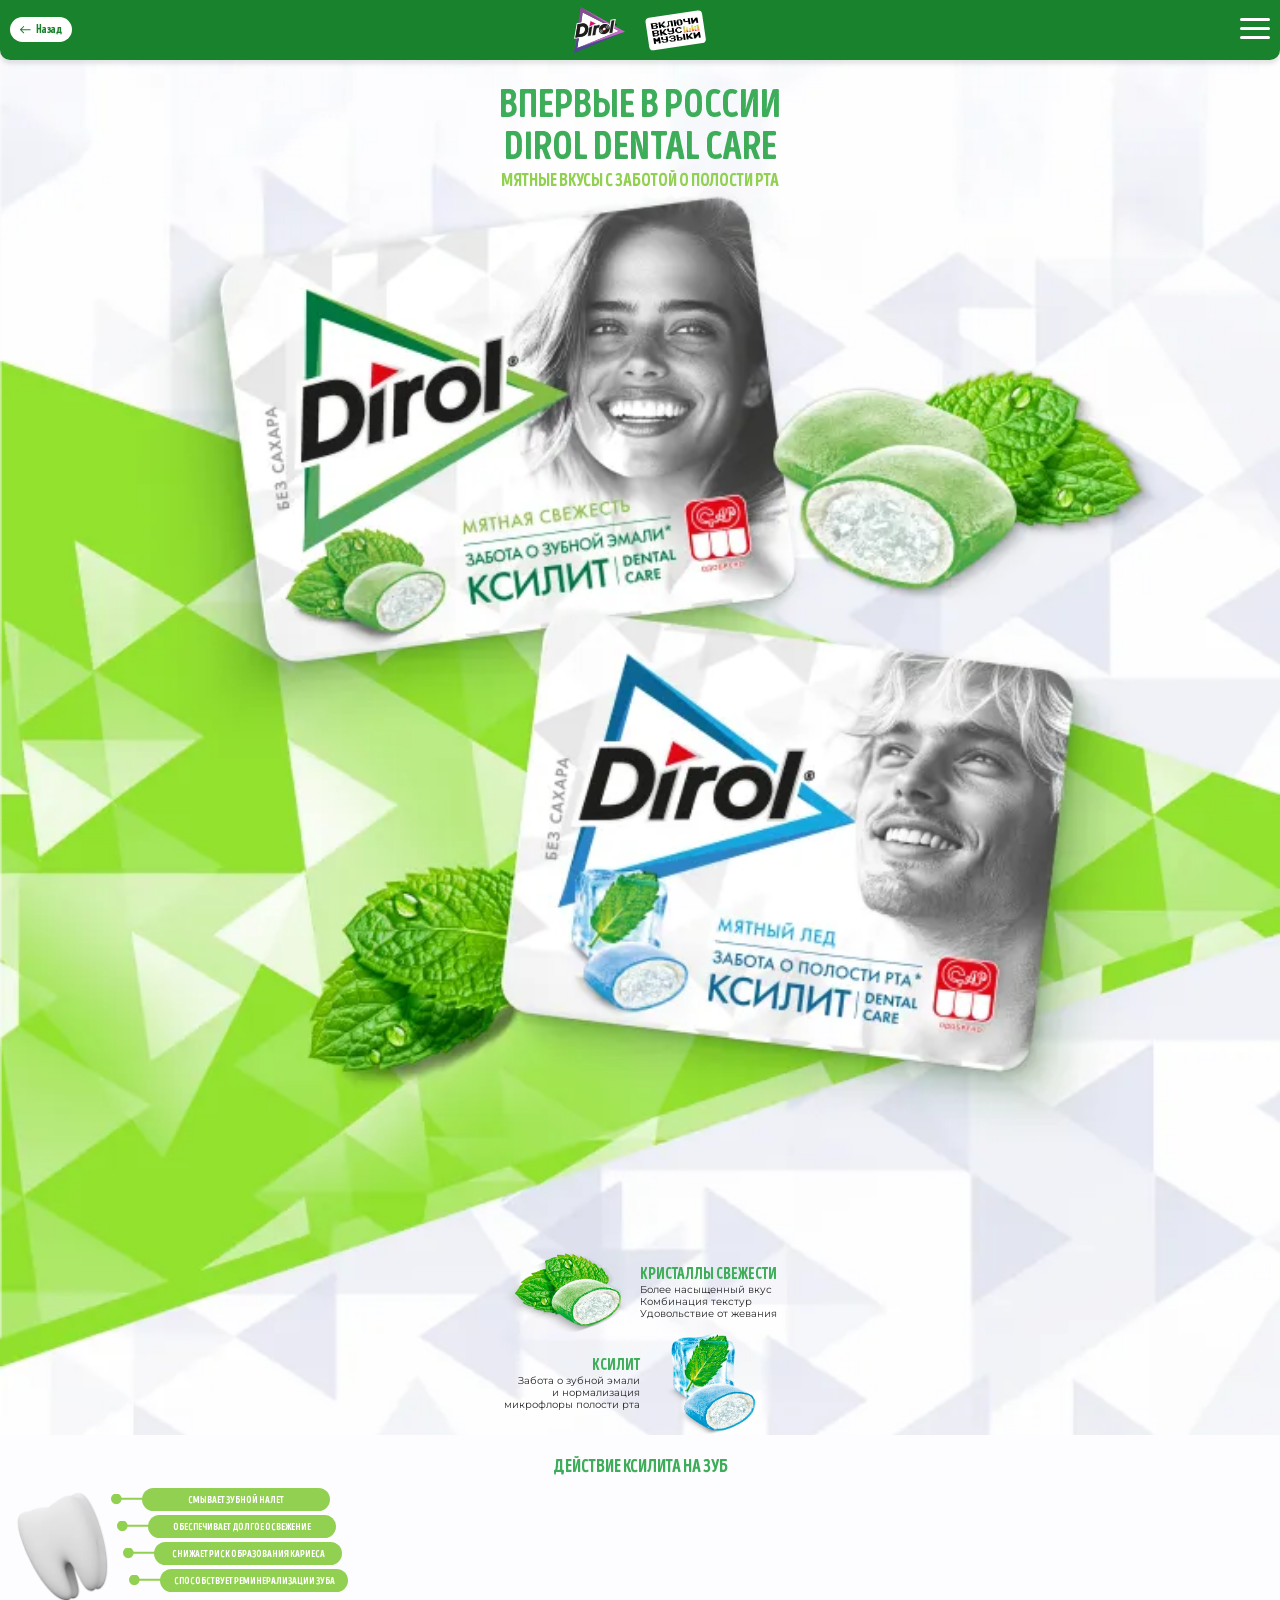
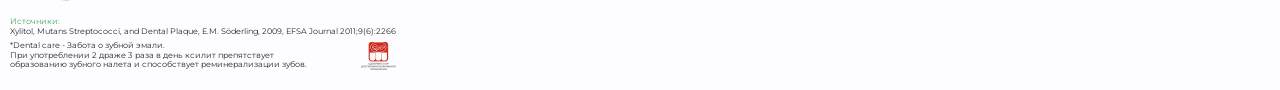
==== about/index.html @ 5508932b "add about page" ====
<!doctype html>
<html lang="ru">
  <head>
    <meta charset="utf-8" />
    <link rel="icon" type="image/x-icon" href="./../assets/img/favicon.ico" />
    <meta name="theme-color" content="#3ead5a" />
    <meta name="description" content="Dirol dental care мятные вкусы с заботой о полости рта" />
    <meta http-equiv="X-UA-Compatible" content="IE=edge" />
    <meta name="viewport" content="width=device-width, initial-scale=1.0" />
    <link rel="stylesheet" href="./../assets/css/styles.min.css" />
    <title>Об акции</title>
  </head>
  <body class="body">
    <!--PRELOADER-->
    <div class="preloader"></div>

    <!--HEADER-->
    <header class="header" data-header>
      <a href="./../" class="go-back"><span>Назад</span></a>
      <a href="./../" class="logo"><img src="./../assets/img/svg/logo.svg" alt="Dirol logo" /></a>
      <a href="./../" class="logo"><img src="./../assets/img/svg/logo-music.svg" alt="Dirol logo" /></a>
    </header>

    <!--NAVIGATION-->
    <nav class="navigation">
      <ul class="menu">
        <li><a href="./../create-treck" class="menu__link">Сделать трек из фото</a></li>
        <li><a href="#" class="menu__link">Загрузить чек</a></li>
        <li><a href="./../lk" class="menu__link">Личный кабинет</a></li>
        <li><a href="./../about" class="menu__link">Об акции</a></li>
        <li><a href="./../prizes" class="menu__link">Призы</a></li>
        <li><a href="./../winners" class="menu__link">Победители</a></li>
        <li><a href="./../help" class="menu__link">Помощь</a></li>
      </ul>
    </nav>

    <!--BURGER BUTTON-->
    <button class="burger">
      <span>Меню бургер</span>
    </button>

    <!--MAIN-->
    <main class="main">
      <section class="section section--about">
        <div class="container">
          <h1 class="about-titles">
            <span class="title title--40">ВПЕРВЫЕ В&nbsp;РОССИИ<br />DIROL DENTAL CARE</span>
            <span class="title title--18">МЯТНЫЕ ВКУСЫ С ЗАБОТОЙ О ПОЛОСТИ РТА</span>
          </h1>

          <div class="about">
            <ul>
              <li>
                <div class="about__image">
                  <img src="./../assets/img/about/green.webp" alt="Dirol кристаллы свежести" />
                </div>
                <div class="about__text">
                  <strong>кристаллы свежести</strong>
                  <span>Более насыщенный вкус <br />Комбинация текстур <br />Удовольствие от жевания</span>
                </div>
              </li>
              <li>
                <div class="about__image">
                  <img src="./../assets/img/about/blue.webp" alt="Dirol ксилит" />
                </div>
                <div class="about__text">
                  <strong>КСИЛИТ</strong>
                  <span> Забота о зубной эмали <br />и нормализация <br />микрофлоры полости рта</span>
                </div>
              </li>
            </ul>
          </div>

          <div class="tooth">
            <h2 class="title title--18">Действие ксилита на зуб</h2>
            <img src="./../assets/img/about/tooth.webp" alt="tooth" class="tooth__image" />
            <ul class="tooth__text">
              <li>Смывает зубной налет</li>
              <li>Обеспечивает долгое освежение</li>
              <li>Снижает риск образования кариеса</li>
              <li>Способствует реминерализации зуба</li>
            </ul>
          </div>

          <div class="about-footer">
            <p>
              <span class="green">Источники:</span> <br />Xylitol, Mutans Streptococci, and Dental Plaque, E.M. Söderling, 2009, EFSA Journal
              2011;9(6):2266
            </p>
            <p>
              *Dental care - Забота о&nbsp;зубной эмали. <br />
              При употреблении 2&nbsp;драже 3&nbsp;раза в&nbsp;день ксилит препятствует <br />
              образованию зубного налета и&nbsp;способствует реминерализации&nbsp;зубов.
            </p>
          </div>
        </div>
      </section>
    </main>

    <script src="./../assets/js/scripts.js" type="module"></script>
  </body>
</html>
---- assets/css/styles.min.css ----
:root{--font: 'intro-head-h-base-regular', sans-serif;--montserrat: 'montserrat-regular', sans-serif;--supermolot: 'supermolot', sans-serif;--white: #ffffff;--black: #282828;--grey: #898989;--red: #95282a;--invalid: #ff0000;--green-dark: #19822c;--green: #3ead5a;--green-light: #92d051;--violet: #cc63ce;--violet-dark: #633187;--green-gradient: linear-gradient(90deg, #00742f, #6bb323)}.preloader{display:-webkit-box;display:-ms-flexbox;display:flex;position:fixed;left:0px;top:0px;width:100%;height:100%;min-height:100dvh;-ms-flex-wrap:wrap;flex-wrap:wrap;-webkit-box-pack:center;-ms-flex-pack:center;justify-content:center;-webkit-box-align:center;-ms-flex-align:center;align-items:center;-ms-flex-line-pack:center;align-content:center;background:var(--green-gradient);z-index:1000;opacity:1;visibility:visible;pointer-events:all;-webkit-transition:opacity .6s ease-out,visibility .6s ease-out;transition:opacity .6s ease-out,visibility .6s ease-out}.preloader:before{content:"";display:block;width:50px;height:50px;border-radius:50px;border-left:5px solid var(--white);border-right:5px solid rgba(0,0,0,0);border-top:5px solid var(--white);border-bottom:5px solid rgba(0,0,0,0);-webkit-animation:spin .4s linear infinite;animation:spin .4s linear infinite}.preloader.hidden{opacity:0;visibility:hidden;pointer-events:none}@font-face{font-family:"intro-head-h-base-regular";src:url("../fonts/intro-head-h-base-regular.woff2") format("woff2"),url("../fonts/intro-head-h-base-regular.woff") format("woff");font-weight:normal;font-style:normal}@font-face{font-family:"montserrat-regular";src:url("../fonts/montserrat-regular.woff2") format("woff2"),url("../fonts/montserrat-regular.woff") format("woff");font-weight:400;font-style:normal}@font-face{font-family:"supermolot";src:url("../fonts/supermolot.woff2") format("woff2"),url("../fonts/supermolot.woff") format("woff");font-weight:900;font-style:normal}:root{font-synthesis:none;text-rendering:optimizeLegibility;-webkit-font-smoothing:antialiased;-moz-osx-font-smoothing:grayscale;outline:none;-webkit-tap-highlight-color:rgba(0,0,0,0);-webkit-backface-visibility:hidden;backface-visibility:hidden;overscroll-behavior-y:none}*,*:before,*:after{padding:0;margin:0;-webkit-box-sizing:border-box;box-sizing:border-box}html{height:100%}body{overscroll-behavior-y:none;-webkit-overflow-scrolling:auto;position:relative;width:100%;height:100%;background:var(--green-gradient);color:var(--white);font-family:var(--font);font-weight:400;overflow-x:hidden;overflow-y:auto}html,body{-ms-touch-action:manipulation;touch-action:manipulation;-ms-scroll-chaining:none;overscroll-behavior:contain}.main{display:-webkit-box;display:-ms-flexbox;display:flex;-webkit-box-orient:vertical;-webkit-box-direction:normal;-ms-flex-direction:column;flex-direction:column;-webkit-box-pack:center;-ms-flex-pack:center;justify-content:center;-webkit-box-align:center;-ms-flex-align:center;align-items:center;-ms-flex-line-pack:center;align-content:center;height:auto;min-height:100%;margin:0 auto;position:relative;overflow:hidden;z-index:1}img{display:block;-o-object-fit:cover;object-fit:cover;-webkit-user-select:none;-moz-user-select:none;-ms-user-select:none;user-select:none}button{position:relative;border:none;cursor:pointer;background:none;color:inherit;-webkit-transition:.3s;transition:.3s}button:disabled{cursor:auto;pointer-events:none;opacity:.2}ul,ol,menu{list-style:none}a{color:inherit;text-decoration:none}.green{color:var(--green)}.green-light{color:var(--green-light)}.red{color:var(--red)}.section{display:block;width:100%;overflow:hidden}.container{display:-webkit-box;display:-ms-flexbox;display:flex;position:relative;width:100%;-webkit-box-orient:vertical;-webkit-box-direction:normal;-ms-flex-direction:column;flex-direction:column;-webkit-box-pack:start;-ms-flex-pack:start;justify-content:flex-start;-webkit-box-align:start;-ms-flex-align:start;align-items:flex-start;-ms-flex-line-pack:start;align-content:flex-start;gap:20px}.close-app{display:block;width:18px;height:18px;position:absolute;right:10px;top:10px;cursor:pointer;background:url("../img/svg/close.svg") no-repeat center center/cover;z-index:15}.custom-scrollbar{-webkit-overflow-scrolling:touch;scroll-behavior:smooth;display:block;width:100%;position:relative;max-height:294px;overflow-x:hidden;overflow-y:auto}.custom-scrollbar *{-ms-scroll-chaining:none;overscroll-behavior:none}.custom-scrollbar.simplebar-scrollable-y{padding-right:16px}.simplebar-track.simplebar-vertical{width:6px;border-radius:3px;background:#dfdfdf}.simplebar-scrollbar:before{background-color:#fff;width:6px;left:0px;right:0px;top:0px;bottom:0px;opacity:1 !important;border-radius:3px}.title{display:block;width:100%;text-align:center;font-size:30px;line-height:1.1;text-transform:uppercase;padding-top:.1em}.title.title--40{font-size:40px;line-height:1.05}.title.title--18{font-size:18px;line-height:1.2}@media(max-width: 374px){.title{font-size:28px}.title.title--40{font-size:40px}.title.title--18{font-size:18px}}@-webkit-keyframes spin{from{-webkit-transform:rotate(0deg);transform:rotate(0deg)}to{-webkit-transform:rotate(360deg);transform:rotate(360deg)}}@keyframes spin{from{-webkit-transform:rotate(0deg);transform:rotate(0deg)}to{-webkit-transform:rotate(360deg);transform:rotate(360deg)}}@-webkit-keyframes float{0%{-webkit-transform:translateY(0%);transform:translateY(0%)}50%{-webkit-transform:translateY(-10%);transform:translateY(-10%)}100%{-webkit-transform:translateY(0%);transform:translateY(0%)}}@keyframes float{0%{-webkit-transform:translateY(0%);transform:translateY(0%)}50%{-webkit-transform:translateY(-10%);transform:translateY(-10%)}100%{-webkit-transform:translateY(0%);transform:translateY(0%)}}.spin{-webkit-animation:spin 2s linear infinite;animation:spin 2s linear infinite}.move{-webkit-animation:float 3s ease-in-out infinite;animation:float 3s ease-in-out infinite}.header{display:-webkit-box;display:-ms-flexbox;display:flex;position:fixed;top:0px;left:0px;border-radius:0px 0px 10px 10px;-webkit-box-shadow:0px 4px 4px rgba(0,0,0,.1);box-shadow:0px 4px 4px rgba(0,0,0,.1);background:var(--green-dark);width:100%;height:60px;-ms-flex-wrap:wrap;flex-wrap:wrap;-webkit-box-pack:center;-ms-flex-pack:center;justify-content:center;-webkit-box-align:center;-ms-flex-align:center;align-items:center;-ms-flex-line-pack:center;align-content:center;padding:0px 10px;z-index:10;gap:20px}.logo{display:block}.burger{display:-webkit-box;display:-ms-flexbox;display:flex;position:fixed;right:10px;top:13px;-webkit-box-pack:center;-ms-flex-pack:center;justify-content:center;-webkit-box-align:center;-ms-flex-align:center;align-items:center;-ms-flex-line-pack:center;align-content:center;width:30px;height:30px;font-size:0px;z-index:11}.burger span,.burger:before,.burger:after{width:100%;position:absolute;height:3px;border-radius:3px;background:var(--white);-webkit-transition:.6s;transition:.6s;opacity:1;z-index:1;will-change:transform}.burger:before,.burger:after{content:""}.burger span{-webkit-transform:translate(0px, 0px);-ms-transform:translate(0px, 0px);transform:translate(0px, 0px)}.burger:before{-webkit-transform:translate(0px, -9px) rotate(0deg);-ms-transform:translate(0px, -9px) rotate(0deg);transform:translate(0px, -9px) rotate(0deg)}.burger:after{-webkit-transform:translate(0px, 9px) rotate(0deg);-ms-transform:translate(0px, 9px) rotate(0deg);transform:translate(0px, 9px) rotate(0deg)}.burger.open span{-webkit-transform:translate(20px, 0px);-ms-transform:translate(20px, 0px);transform:translate(20px, 0px);opacity:0}.burger.open:before{-webkit-transform:translate(0px, 0px) rotate(45deg);-ms-transform:translate(0px, 0px) rotate(45deg);transform:translate(0px, 0px) rotate(45deg)}.burger.open:after{-webkit-transform:translate(0px, 0px) rotate(-45deg);-ms-transform:translate(0px, 0px) rotate(-45deg);transform:translate(0px, 0px) rotate(-45deg)}.navigation{display:-webkit-box;display:-ms-flexbox;display:flex;-webkit-box-orient:vertical;-webkit-box-direction:normal;-ms-flex-direction:column;flex-direction:column;position:fixed;-webkit-box-align:start;-ms-flex-align:start;align-items:flex-start;width:100%;height:100vh;overflow-x:hidden;overflow-y:auto;scrollbar-width:none;-ms-overflow-style:none;top:0px;right:0px;background:var(--green-gradient);-webkit-transition:opacity .4s ease-in-out .3s;transition:opacity .4s ease-in-out .3s;padding:0px;z-index:0;opacity:0;pointer-events:none;z-index:10}.navigation .header{position:sticky}.navigation::-webkit-scrollbar{width:0px;height:0px;display:none}.navigation.open{opacity:1;pointer-events:all;-webkit-transition:opacity .4s ease-in-out 0s;transition:opacity .4s ease-in-out 0s}.menu{display:-webkit-box;display:-ms-flexbox;display:flex;z-index:2;padding:60px 20px 120px 20px;margin:auto;width:100%;height:auto;-ms-flex-wrap:nowrap;flex-wrap:nowrap;-webkit-box-orient:vertical;-webkit-box-direction:normal;-ms-flex-direction:column;flex-direction:column;-webkit-box-pack:center;-ms-flex-pack:center;justify-content:center;-webkit-box-align:center;-ms-flex-align:center;align-items:center;-ms-flex-line-pack:center;align-content:center;gap:20px;-webkit-transition:.6s;transition:.6s}.menu li{will-change:transform;-webkit-transition:.5s ease-out;transition:.5s ease-out;-webkit-transform:translate(0px, 50px);-ms-transform:translate(0px, 50px);transform:translate(0px, 50px);opacity:0}.menu li .menu__link{font-size:24px;text-align:center;text-transform:uppercase}.open .menu li{-webkit-transform:translate(0px, 0px);-ms-transform:translate(0px, 0px);transform:translate(0px, 0px);opacity:1}.open .menu li:nth-child(2){-webkit-transition:.5s ease-out .1s;transition:.5s ease-out .1s}.open .menu li:nth-child(3){-webkit-transition:.5s ease-out .15s;transition:.5s ease-out .15s}.open .menu li:nth-child(4){-webkit-transition:.5s ease-out .2s;transition:.5s ease-out .2s}.open .menu li:nth-child(5){-webkit-transition:.5s ease-out .25s;transition:.5s ease-out .25s}.open .menu li:nth-child(6){-webkit-transition:.5s ease-out .3s;transition:.5s ease-out .3s}.open .menu li:nth-child(7){-webkit-transition:.5s ease-out .35s;transition:.5s ease-out .35s}.go-back{display:-webkit-inline-box;display:-ms-inline-flexbox;display:inline-flex;position:absolute;left:10px;top:17px;width:auto;-ms-flex-wrap:wrap;flex-wrap:wrap;-webkit-box-pack:center;-ms-flex-pack:center;justify-content:center;-webkit-box-align:center;-ms-flex-align:center;align-items:center;-ms-flex-line-pack:center;align-content:center;gap:5px;padding:6px 10px;background:var(--white);border-radius:20px}.go-back span{font-size:12px;line-height:1;color:var(--green-dark);padding-top:.1em}.go-back:before{content:"";width:11px;height:8px;background:url("../img/svg/go-back.svg") no-repeat center center}.buttons{display:-webkit-box;display:-ms-flexbox;display:flex;position:relative;width:100%;-ms-flex-wrap:wrap;flex-wrap:wrap;-webkit-box-pack:center;-ms-flex-pack:center;justify-content:center;-webkit-box-align:center;-ms-flex-align:center;align-items:center;-ms-flex-line-pack:center;align-content:center;gap:10px}.button{display:-webkit-inline-box;display:-ms-inline-flexbox;display:inline-flex;position:relative;width:auto;-webkit-box-pack:center;-ms-flex-pack:center;justify-content:center;-webkit-box-align:center;-ms-flex-align:center;align-items:center;-ms-flex-line-pack:center;align-content:center;gap:10px;border:1px solid var(--white);border-radius:10px;padding:8px 16px}.button span{font-size:16px;line-height:1.1;padding-top:.2em;text-transform:uppercase;letter-spacing:.02em}.form{display:-webkit-box;display:-ms-flexbox;display:flex;position:relative;width:100%;-ms-flex-wrap:wrap;flex-wrap:wrap;-webkit-box-pack:center;-ms-flex-pack:center;justify-content:center;-webkit-box-align:center;-ms-flex-align:center;align-items:center;-ms-flex-line-pack:center;align-content:center;gap:10px 5px}.form.form--filters{gap:8px}.form.form--filters .radio+span{background:rgba(0,0,0,0);color:var(--white);padding:6.5px 14px;padding-top:calc(6px + .182em);border-radius:50px;border:1px solid var(--white)}.form.form--filters .radio:checked+span{background:var(--white);color:var(--violet-dark)}.label{position:relative;-webkit-box-flex:1;-ms-flex:1;flex:1}.radio{display:none}.radio+span{display:-webkit-box;display:-ms-flexbox;display:flex;-ms-flex-wrap:wrap;flex-wrap:wrap;-webkit-box-pack:center;-ms-flex-pack:center;justify-content:center;-webkit-box-align:center;-ms-flex-align:center;align-items:center;-ms-flex-line-pack:center;align-content:center;text-align:center;background:var(--white);color:var(--black);white-space:nowrap;font-size:16px;line-height:1.1;letter-spacing:-0.02em;text-transform:uppercase;padding:10px;padding-top:calc(10px + .187em);border-radius:10px;-webkit-transition:.3s;transition:.3s}.radio:checked+span{background:var(--violet);color:var(--white)}.input{width:100%;height:35px;border-radius:10px;border:1px solid var(--white);background:rgba(0,0,0,0);outline:none;padding:0px 14px;color:var(--white);font-size:14px;padding-top:.1em;line-height:1;font-family:var(--font);text-transform:uppercase;-webkit-transition:.3s;transition:.3s}.input.invalid{border:1px solid var(--invalid)}.input::-webkit-input-placeholder{color:inherit;opacity:1;-webkit-transition:.3s;transition:.3s}.input::-moz-placeholder{color:inherit;opacity:1;-moz-transition:.3s;transition:.3s}.input:-ms-input-placeholder{color:inherit;opacity:1;-ms-transition:.3s;transition:.3s}.input::-ms-input-placeholder{color:inherit;opacity:1;-ms-transition:.3s;transition:.3s}.input::placeholder{color:inherit;opacity:1;-webkit-transition:.3s;transition:.3s}.input:focus::-webkit-input-placeholder{opacity:0}.input:focus::-moz-placeholder{opacity:0}.input:focus:-ms-input-placeholder{opacity:0}.input:focus::-ms-input-placeholder{opacity:0}.input:focus::placeholder{opacity:0}.input.input--textarea{padding-top:calc(10px + .1em);height:138px;line-height:1.2}.input.input--search{padding-left:36px;padding-right:36px;border-radius:30px;border:2px solid var(--white)}.input.input--search.invalid{border:2px solid var(--invalid)}.input.input--search+.search-submit{display:block;position:absolute;left:3px;top:2px;width:31px;height:31px;border-radius:31px;background:url("../img/svg/search.svg") no-repeat center center}.button-reset{display:block;position:absolute;right:3px;top:2px;width:31px;height:31px;border-radius:31px;background:url("../img/svg/close.svg") no-repeat center center;background-size:16px 16px;opacity:.5}.inputError{display:block;position:relative;overflow:hidden;height:0px;font-size:12px;letter-spacing:.02em;color:var(--invalid);-webkit-transition:height .3s;transition:height .3s}.section--hero{min-height:100dvh;max-width:800px;background:#78bf40;padding-top:50px}.section--hero .container{height:100%;min-height:100dvh;gap:0px}.hero-images{display:-webkit-box;display:-ms-flexbox;display:flex;position:relative;width:100%;min-height:70svh;-webkit-box-orient:vertical;-webkit-box-direction:normal;-ms-flex-direction:column;flex-direction:column;-webkit-box-pack:center;-ms-flex-pack:center;justify-content:center;-webkit-box-align:center;-ms-flex-align:center;align-items:center;-ms-flex-line-pack:center;align-content:center;background:url("../img/hero/hero.webp") no-repeat center top/cover}.hero-images:before{content:"";display:block;position:relative;width:100%;padding-top:127%}.hero-images img{position:absolute}.hero-images img.hero-images__title{width:256px;top:20px}.hero-images img.hero-images__subtitle{width:230px;bottom:14px;right:50%;-webkit-transform:translate(56px, 0px);-ms-transform:translate(56px, 0px);transform:translate(56px, 0px)}.hero-images img.hero-images__headphones{width:114px;bottom:30px;left:50%;-webkit-transform:translate(64px, 0px);-ms-transform:translate(64px, 0px);transform:translate(64px, 0px)}.hero-buttons{display:-webkit-box;display:-ms-flexbox;display:flex;position:relative;width:100%;max-width:375px;margin:auto;padding-bottom:20px;-ms-flex-wrap:wrap;flex-wrap:wrap;-webkit-box-pack:center;-ms-flex-pack:center;justify-content:center;-webkit-box-align:center;-ms-flex-align:center;align-items:center;-ms-flex-line-pack:center;align-content:center;gap:5px 0px}.hero-button{display:-webkit-inline-box;display:-ms-inline-flexbox;display:inline-flex;position:relative;width:auto;height:56px;-webkit-box-orient:vertical;-webkit-box-direction:normal;-ms-flex-direction:column;flex-direction:column;-webkit-box-pack:center;-ms-flex-pack:center;justify-content:center;-webkit-box-align:center;-ms-flex-align:center;align-items:center;-ms-flex-line-pack:center;align-content:center;background:#edd132;font-family:var(--supermolot);text-align:center;border:2px solid var(--white);-webkit-transform:skewX(-10deg);-ms-transform:skewX(-10deg);transform:skewX(-10deg)}.hero-button>span,.hero-button>b,.hero-button>strong{position:relative;-webkit-transform:skewX(10deg);-ms-transform:skewX(10deg);transform:skewX(10deg);letter-spacing:.02em}.hero-button span{font-size:16px;line-height:1;text-transform:none}.hero-button b,.hero-button strong{text-transform:uppercase;font-size:20px;line-height:1}.hero-button strong{font-size:22px}.hero-button.hero-button--pink{background:#fc63e1;padding:0px 25px;margin-left:12px}.hero-button.hero-button--blue{background:#6a23cc;padding:0px 28px;border-left:none}.hero-button.hero-button--blue:before{content:"";position:absolute;width:32px;height:24px;left:0px;top:50%;-webkit-transform:translate(-13px, -50%) skewX(17deg);-ms-transform:translate(-13px, -50%) skewX(17deg);transform:translate(-13px, -50%) skewX(17deg);background:url("../img/svg/hero-separator.svg") no-repeat center center/cover}.hero-button.hero-button--viola{background:#b553ff;padding:0px 21px;left:-5px}.hero-button.hero-button--viola strong{font-size:26px}.hero-button.hero-button--yellow{padding:0px 25px}.section--prizes{display:-webkit-box;display:-ms-flexbox;display:flex;position:relative;width:100%;min-height:100svh;-webkit-box-orient:vertical;-webkit-box-direction:normal;-ms-flex-direction:column;flex-direction:column;-webkit-box-pack:center;-ms-flex-pack:center;justify-content:center;-webkit-box-align:center;-ms-flex-align:center;align-items:center;-ms-flex-line-pack:center;align-content:center;padding-bottom:40px;padding-top:80px}.section--prizes .container{margin:auto}.prizes{width:170px;margin:0 auto;text-align:center;overflow:visible}.prizes.with--images{margin:auto;margin-top:140px;margin-bottom:140px}.prizes.with--images:before{content:"";position:absolute;width:131px;height:115px;bottom:100%;left:50%;-webkit-transform:translate(70px, -10px) rotate(-14.4deg);-ms-transform:translate(70px, -10px) rotate(-14.4deg);transform:translate(70px, -10px) rotate(-14.4deg);background:url("../img/prizes/bg-top.webp") no-repeat center center/cover}.prizes.with--images:after{content:"";position:absolute;width:131px;height:115px;top:100%;right:50%;-webkit-transform:translate(-70px, 40px) rotate(12.09deg);-ms-transform:translate(-70px, 40px) rotate(12.09deg);transform:translate(-70px, 40px) rotate(12.09deg);background:url("../img/prizes/bg-bottom.webp") no-repeat center center/cover}.prizes .swiper-slide{opacity:0;-webkit-transition:.6s;transition:.6s;pointer-events:none}.prizes .swiper-slide.swiper-slide-active{opacity:1;pointer-events:all}.prizes .swiper-slide img{width:170px;margin:0 auto;margin-bottom:10px}.prizes .swiper-slide p{font-size:16px;line-height:1.1;text-transform:uppercase}.slider-button{display:-webkit-inline-box;display:-ms-inline-flexbox;display:inline-flex;width:auto;background:var(--white);border-radius:20px;padding:2px 18px}.slider-button span{font-size:12px;line-height:1;color:#409a27;text-align:center;text-transform:uppercase;padding-top:.2em}.swiper .arrow{display:block;position:absolute;width:18px;height:36px;overflow:hidden;cursor:pointer;-webkit-transition:.3s;transition:.3s;z-index:4}.swiper .arrow.swiper-button-disabled{opacity:.2}.swiper .arrow[data-arrow-prev]{right:100%;top:50%;-webkit-transform:translate(-50px, -50%);-ms-transform:translate(-50px, -50%);transform:translate(-50px, -50%);background:url("../img/svg/prev.svg") no-repeat center center}.swiper .arrow[data-arrow-next]{left:100%;top:50%;-webkit-transform:translate(50px, -50%);-ms-transform:translate(50px, -50%);transform:translate(50px, -50%);background:url("../img/svg/next.svg") no-repeat center center}.section--lk{margin-bottom:auto;padding:20px;padding-top:80px}.user{display:-webkit-box;display:-ms-flexbox;display:flex;position:relative;width:100%;-webkit-box-pack:center;-ms-flex-pack:center;justify-content:center;-webkit-box-align:center;-ms-flex-align:center;align-items:center;-ms-flex-line-pack:center;align-content:center;gap:10px;padding:10px;border-radius:10px;border:1px dashed var(--white)}.user-image{display:block;position:relative;width:133px;height:106px;border-radius:10px;border:4px solid #bbff34;background:#bbff34}.user-image img{width:100%;height:100%;border-radius:8px}.user-image .set-user-image{display:block;width:17px;height:17px;border-radius:17px;position:absolute;right:6px;top:6px;z-index:2;background:var(--white) url("../img/svg/pen.svg") no-repeat center center}.user-info{display:-webkit-box;display:-ms-flexbox;display:flex;position:relative;-webkit-box-orient:vertical;-webkit-box-direction:normal;-ms-flex-direction:column;flex-direction:column;-webkit-box-pack:center;-ms-flex-pack:center;justify-content:center;-webkit-box-align:center;-ms-flex-align:center;align-items:center;-ms-flex-line-pack:center;align-content:center;gap:10px;-webkit-box-flex:1;-ms-flex:1;flex:1}.user-info span{font-size:16px;line-height:1;text-transform:uppercase}.checks-wrapper,.prizes-wrapper{width:100%}.checks-wrapper .title,.prizes-wrapper .title{margin-bottom:20px}.checks-wrapper .button{margin:0 auto;margin-top:20px;-ms-flex-item-align:center;align-self:center}.empty{display:-webkit-box;display:-ms-flexbox;display:flex;position:relative;width:100%;-webkit-box-orient:vertical;-webkit-box-direction:normal;-ms-flex-direction:column;flex-direction:column;-webkit-box-pack:center;-ms-flex-pack:center;justify-content:center;-webkit-box-align:center;-ms-flex-align:center;align-items:center;-ms-flex-line-pack:center;align-content:center;gap:20px;margin-top:-14px}.empty p{font-size:20px;line-height:1.2;text-transform:uppercase;text-align:center}.checks{display:-webkit-box;display:-ms-flexbox;display:flex;-webkit-box-orient:vertical;-webkit-box-direction:normal;-ms-flex-direction:column;flex-direction:column;width:100%}.checks:before{content:"";display:block;position:sticky;top:0px;left:0px;width:100%;height:2px;background:var(--white)}.checks li{display:-webkit-box;display:-ms-flexbox;display:flex;-ms-flex-wrap:wrap;flex-wrap:wrap;width:100%;gap:10px;-webkit-box-align:center;-ms-flex-align:center;align-items:center;padding:10px 0px;border-top:1px solid hsla(0,0%,100%,.2);text-transform:uppercase}.checks li:first-child{border-top:none}.checks li span,.checks li b{display:block;font-size:14px;text-transform:uppercase;line-height:1;width:100%}.checks__left,.checks__right{display:-webkit-box;display:-ms-flexbox;display:flex;position:relative;-webkit-box-orient:vertical;-webkit-box-direction:normal;-ms-flex-direction:column;flex-direction:column;gap:5px}.checks__left{width:130px}.checks__left span:first-child{opacity:.3}@media(max-width: 359px){.checks__left{width:108px}}.checks__right{-webkit-box-flex:1;-ms-flex:1;flex:1;text-align:right}.section--winners{margin-bottom:auto;padding:20px;padding-top:80px}.section--winners .custom-scrollbar{max-height:350px}.winners{display:-webkit-box;display:-ms-flexbox;display:flex;-webkit-box-orient:vertical;-webkit-box-direction:normal;-ms-flex-direction:column;flex-direction:column;width:100%}.winners:before{content:"";display:block;position:sticky;top:0px;left:0px;width:100%;height:2px;background:var(--white)}.winners li{display:-webkit-box;display:-ms-flexbox;display:flex;-ms-flex-wrap:wrap;flex-wrap:wrap;width:100%;gap:10px;-webkit-box-align:start;-ms-flex-align:start;align-items:flex-start;padding:13px 0px;border-top:1px solid hsla(0,0%,100%,.2);text-transform:uppercase}.winners li:first-child{border-top:none}.winners li span,.winners li b{display:block;font-size:14px;text-transform:uppercase;line-height:1;width:100%}.winners__left,.winners__right{display:-webkit-box;display:-ms-flexbox;display:flex;position:relative;-webkit-box-orient:vertical;-webkit-box-direction:normal;-ms-flex-direction:column;flex-direction:column;gap:5px}.winners__left{width:140px}.winners__left span:first-child{text-transform:none}.winners__left span:last-child{opacity:.3}@media(max-width: 359px){.winners__left{width:108px}}.winners__right{-webkit-box-flex:1;-ms-flex:1;flex:1;text-align:left}.filters{display:-webkit-box;display:-ms-flexbox;display:flex;position:relative;width:100%;-webkit-box-orient:vertical;-webkit-box-direction:normal;-ms-flex-direction:column;flex-direction:column;-webkit-box-pack:center;-ms-flex-pack:center;justify-content:center;-webkit-box-align:center;-ms-flex-align:center;align-items:center;-ms-flex-line-pack:center;align-content:center;gap:9px}.section--about{background:#fdfcff;min-height:100dvh;padding-top:80px}.about-titles{display:-webkit-box;display:-ms-flexbox;display:flex;position:relative;width:100%;-webkit-box-orient:vertical;-webkit-box-direction:normal;-ms-flex-direction:column;flex-direction:column;-webkit-box-pack:center;-ms-flex-pack:center;justify-content:center;-webkit-box-align:center;-ms-flex-align:center;align-items:center;-ms-flex-line-pack:center;align-content:center;text-align:center}.about-titles .title--40{color:var(--green)}.about-titles .title--18{color:var(--green-light)}.about{display:block;width:100%;padding:0px 20px;margin-top:-30vw;background:url("../img/about/bg.webp") no-repeat center top/cover}.about:before{content:"";display:block;width:100%;padding-top:115%}.about ul{display:-webkit-box;display:-ms-flexbox;display:flex;position:relative;width:100%;-ms-flex-wrap:wrap;flex-wrap:wrap;-webkit-box-pack:center;-ms-flex-pack:center;justify-content:center;-webkit-box-align:center;-ms-flex-align:center;align-items:center;-ms-flex-line-pack:center;align-content:center;margin:0 auto;max-width:280px}.about ul li{display:-webkit-box;display:-ms-flexbox;display:flex;position:relative;width:100%;-webkit-box-pack:center;-ms-flex-pack:center;justify-content:center;-webkit-box-align:center;-ms-flex-align:center;align-items:center;-ms-flex-line-pack:center;align-content:center}.about ul li:nth-child(2n) .about__image{-webkit-box-ordinal-group:3;-ms-flex-order:2;order:2}.about ul li:nth-child(2n) .about__text{text-align:right;-webkit-box-ordinal-group:2;-ms-flex-order:1;order:1}.about .about__image{display:-webkit-box;display:-ms-flexbox;display:flex;position:relative;-webkit-box-pack:center;-ms-flex-pack:center;justify-content:center;-webkit-box-align:center;-ms-flex-align:center;align-items:center;-ms-flex-line-pack:center;align-content:center}.about .about__image,.about .about__text{width:50%;color:var(--black)}.about .about__image img,.about .about__text img{max-width:100%;max-height:102px}.about .about__image strong,.about .about__text strong{display:block;width:100%;color:var(--green);font-size:16px;line-height:1;text-transform:uppercase;padding-bottom:2px}.about .about__image span,.about .about__text span{display:block;font-family:var(--montserrat);font-size:10px;line-height:1.2}.tooth{position:relative;width:100%;padding:0px 20px}.tooth .title{color:var(--green);margin-bottom:10px}.tooth__image{position:absolute;left:10px;top:28px;width:112px}.tooth__text{display:-webkit-box;display:-ms-flexbox;display:flex;position:relative;width:100%;-webkit-box-orient:vertical;-webkit-box-direction:normal;-ms-flex-direction:column;flex-direction:column;-webkit-box-pack:start;-ms-flex-pack:start;justify-content:flex-start;gap:4px;padding-left:128px}.tooth__text li{position:relative;max-width:188px;background:var(--green-light);font-size:10px;text-transform:uppercase;text-align:center;border-radius:20px;padding:5px;z-index:1}.tooth__text li:nth-child(1){margin-left:-6px}.tooth__text li:nth-child(2){margin-left:0px}.tooth__text li:nth-child(3){margin-left:6px}.tooth__text li:nth-child(4){margin-left:12px}.tooth__text li:nth-child(5){margin-left:18px}.tooth__text li:before{content:"";width:71px;height:11px;position:absolute;right:calc(100% - 40px);top:50%;-webkit-transform:translate(0px, -50%);-ms-transform:translate(0px, -50%);transform:translate(0px, -50%);background:url("../img/svg/li.svg") no-repeat center center/cover;z-index:-1}.about-footer{padding:0px 10px;padding-bottom:20px}.about-footer p{padding-top:5px;font-size:8px;line-height:1.2;color:var(--black);font-family:var(--montserrat)}.about-footer p:last-child{background:url("../img/about/logo-star.webp") no-repeat right bottom;background-size:35px 28px;padding-right:45px}.choices{background:none;border-radius:17.5px;width:100%;height:35px !important;background:var(--violet);font-family:var(--avg);text-align:center;border:2px solid var(--white);margin:0 auto;z-index:10}.choices.is-open{border-radius:17.5px 17.5px 0px 0px}.choices[data-type*=select-one] .choices__input{padding:0;border-bottom:none;background-color:none;margin:0}.choices__inner{width:280px;border:none;padding:0;border-radius:0px 0px 17.5px 17.5px;background:none;font-size:16px;font-weight:400;text-transform:uppercase;color:var(--white);overflow:hidden}.choices__list{border:none !important;overflow:hidden;padding:0px;background:none}.choices__list.choices__list--single{background:none !important;padding:0}.choices__list.choices__list--single>.choices__item{padding:0px !important;font-size:16px;margin-top:0}.choices__list--dropdown{left:-2px;width:calc(100% + 4px) !important;border-radius:0px 0px 17.5px 17.5px !important;border:2px solid var(--white) !important;border-top:none !important;font-size:16px !important;text-transform:uppercase;font-weight:400;color:var(--white) !important;text-align:center;background:var(--violet) !important}.choices__list--dropdown.is-active{background:none}.choices__item{padding:7px !important;padding-top:calc(7px + .1em) !important;background:none !important;-webkit-box-shadow:none;box-shadow:none;font-size:16px !important;width:calc(100% - 24px);margin:0 auto;border-bottom:1px solid hsla(0,0%,100%,.2)}.choices__item.choices__item--selectable{display:-webkit-box;display:-ms-flexbox;display:flex;-webkit-box-pack:center;-ms-flex-pack:center;justify-content:center;-webkit-box-align:center;-ms-flex-align:center;align-items:center;-ms-flex-line-pack:center;align-content:center;height:31px}.choices__item:last-child{border-bottom:none;margin-bottom:4px}.choices__item:before,.choices__item:after{content:none !important}.choices[data-type*=select-one]::after{width:24px;height:24px;border:none !important;margin:0 !important;top:2px;right:4px;background:url("../img/svg/select.svg") no-repeat center center;-webkit-transform:translate(0px, 0px) rotate(0deg);-ms-transform:translate(0px, 0px) rotate(0deg);transform:translate(0px, 0px) rotate(0deg);-webkit-transition:.3s;transition:.3s}.choices.is-open[data-type*=select-one]::after{-webkit-transform:translate(0px, 0px) rotate(180deg);-ms-transform:translate(0px, 0px) rotate(180deg);transform:translate(0px, 0px) rotate(180deg)}
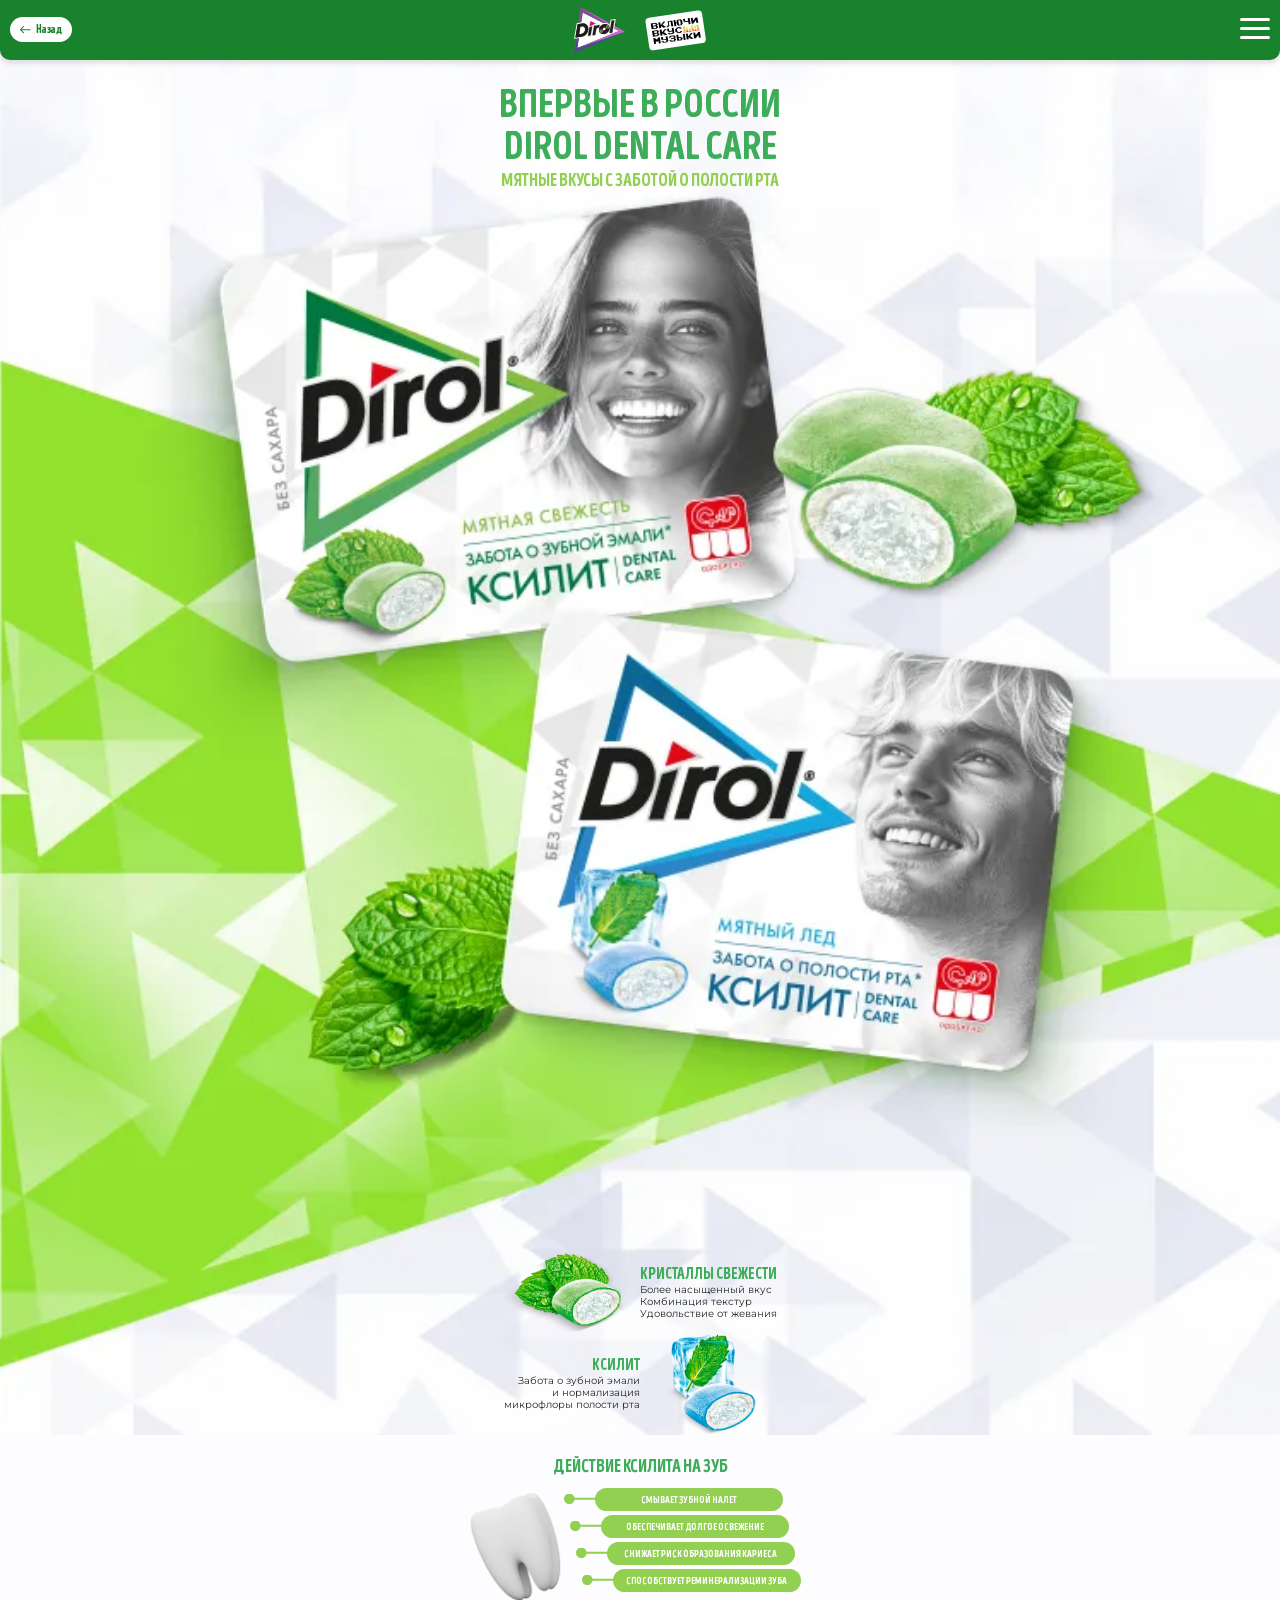
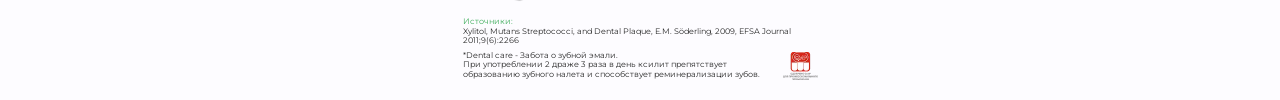
==== commit 8ef56bdb: "add quiz page" ====
--- a/about/index.html
+++ b/about/index.html
@@ -3,10 +3,11 @@
   <head>
     <meta charset="utf-8" />
     <link rel="icon" type="image/x-icon" href="./../assets/img/favicon.ico" />
-    <meta name="theme-color" content="#3ead5a" />
+    <meta name="theme-color" content="#19822c" />
     <meta name="description" content="Dirol dental care мятные вкусы с заботой о полости рта" />
     <meta http-equiv="X-UA-Compatible" content="IE=edge" />
     <meta name="viewport" content="width=device-width, initial-scale=1.0" />
+
     <link rel="stylesheet" href="./../assets/css/styles.min.css" />
     <title>Об акции</title>
   </head>
@@ -27,10 +28,10 @@
         <li><a href="./../create-treck" class="menu__link">Сделать трек из фото</a></li>
         <li><a href="#" class="menu__link">Загрузить чек</a></li>
         <li><a href="./../lk" class="menu__link">Личный кабинет</a></li>
-        <li><a href="./../about" class="menu__link">Об акции</a></li>
+        <li><a href="#" class="menu__link">Об акции</a></li>
         <li><a href="./../prizes" class="menu__link">Призы</a></li>
         <li><a href="./../winners" class="menu__link">Победители</a></li>
-        <li><a href="./../help" class="menu__link">Помощь</a></li>
+        <li><a href="#" class="menu__link">Помощь</a></li>
       </ul>
     </nav>
 
--- a/assets/css/styles.min.css
+++ b/assets/css/styles.min.css
@@ -1 +1 @@
-:root{--font: 'intro-head-h-base-regular', sans-serif;--montserrat: 'montserrat-regular', sans-serif;--supermolot: 'supermolot', sans-serif;--white: #ffffff;--black: #282828;--grey: #898989;--red: #95282a;--invalid: #ff0000;--green-dark: #19822c;--green: #3ead5a;--green-light: #92d051;--violet: #cc63ce;--violet-dark: #633187;--green-gradient: linear-gradient(90deg, #00742f, #6bb323)}.preloader{display:-webkit-box;display:-ms-flexbox;display:flex;position:fixed;left:0px;top:0px;width:100%;height:100%;min-height:100dvh;-ms-flex-wrap:wrap;flex-wrap:wrap;-webkit-box-pack:center;-ms-flex-pack:center;justify-content:center;-webkit-box-align:center;-ms-flex-align:center;align-items:center;-ms-flex-line-pack:center;align-content:center;background:var(--green-gradient);z-index:1000;opacity:1;visibility:visible;pointer-events:all;-webkit-transition:opacity .6s ease-out,visibility .6s ease-out;transition:opacity .6s ease-out,visibility .6s ease-out}.preloader:before{content:"";display:block;width:50px;height:50px;border-radius:50px;border-left:5px solid var(--white);border-right:5px solid rgba(0,0,0,0);border-top:5px solid var(--white);border-bottom:5px solid rgba(0,0,0,0);-webkit-animation:spin .4s linear infinite;animation:spin .4s linear infinite}.preloader.hidden{opacity:0;visibility:hidden;pointer-events:none}@font-face{font-family:"intro-head-h-base-regular";src:url("../fonts/intro-head-h-base-regular.woff2") format("woff2"),url("../fonts/intro-head-h-base-regular.woff") format("woff");font-weight:normal;font-style:normal}@font-face{font-family:"montserrat-regular";src:url("../fonts/montserrat-regular.woff2") format("woff2"),url("../fonts/montserrat-regular.woff") format("woff");font-weight:400;font-style:normal}@font-face{font-family:"supermolot";src:url("../fonts/supermolot.woff2") format("woff2"),url("../fonts/supermolot.woff") format("woff");font-weight:900;font-style:normal}:root{font-synthesis:none;text-rendering:optimizeLegibility;-webkit-font-smoothing:antialiased;-moz-osx-font-smoothing:grayscale;outline:none;-webkit-tap-highlight-color:rgba(0,0,0,0);-webkit-backface-visibility:hidden;backface-visibility:hidden;overscroll-behavior-y:none}*,*:before,*:after{padding:0;margin:0;-webkit-box-sizing:border-box;box-sizing:border-box}html{height:100%}body{overscroll-behavior-y:none;-webkit-overflow-scrolling:auto;position:relative;width:100%;height:100%;background:var(--green-gradient);color:var(--white);font-family:var(--font);font-weight:400;overflow-x:hidden;overflow-y:auto}html,body{-ms-touch-action:manipulation;touch-action:manipulation;-ms-scroll-chaining:none;overscroll-behavior:contain}.main{display:-webkit-box;display:-ms-flexbox;display:flex;-webkit-box-orient:vertical;-webkit-box-direction:normal;-ms-flex-direction:column;flex-direction:column;-webkit-box-pack:center;-ms-flex-pack:center;justify-content:center;-webkit-box-align:center;-ms-flex-align:center;align-items:center;-ms-flex-line-pack:center;align-content:center;height:auto;min-height:100%;margin:0 auto;position:relative;overflow:hidden;z-index:1}img{display:block;-o-object-fit:cover;object-fit:cover;-webkit-user-select:none;-moz-user-select:none;-ms-user-select:none;user-select:none}button{position:relative;border:none;cursor:pointer;background:none;color:inherit;-webkit-transition:.3s;transition:.3s}button:disabled{cursor:auto;pointer-events:none;opacity:.2}ul,ol,menu{list-style:none}a{color:inherit;text-decoration:none}.green{color:var(--green)}.green-light{color:var(--green-light)}.red{color:var(--red)}.section{display:block;width:100%;overflow:hidden}.container{display:-webkit-box;display:-ms-flexbox;display:flex;position:relative;width:100%;-webkit-box-orient:vertical;-webkit-box-direction:normal;-ms-flex-direction:column;flex-direction:column;-webkit-box-pack:start;-ms-flex-pack:start;justify-content:flex-start;-webkit-box-align:start;-ms-flex-align:start;align-items:flex-start;-ms-flex-line-pack:start;align-content:flex-start;gap:20px}.close-app{display:block;width:18px;height:18px;position:absolute;right:10px;top:10px;cursor:pointer;background:url("../img/svg/close.svg") no-repeat center center/cover;z-index:15}.custom-scrollbar{-webkit-overflow-scrolling:touch;scroll-behavior:smooth;display:block;width:100%;position:relative;max-height:294px;overflow-x:hidden;overflow-y:auto}.custom-scrollbar *{-ms-scroll-chaining:none;overscroll-behavior:none}.custom-scrollbar.simplebar-scrollable-y{padding-right:16px}.simplebar-track.simplebar-vertical{width:6px;border-radius:3px;background:#dfdfdf}.simplebar-scrollbar:before{background-color:#fff;width:6px;left:0px;right:0px;top:0px;bottom:0px;opacity:1 !important;border-radius:3px}.title{display:block;width:100%;text-align:center;font-size:30px;line-height:1.1;text-transform:uppercase;padding-top:.1em}.title.title--40{font-size:40px;line-height:1.05}.title.title--18{font-size:18px;line-height:1.2}@media(max-width: 374px){.title{font-size:28px}.title.title--40{font-size:40px}.title.title--18{font-size:18px}}@-webkit-keyframes spin{from{-webkit-transform:rotate(0deg);transform:rotate(0deg)}to{-webkit-transform:rotate(360deg);transform:rotate(360deg)}}@keyframes spin{from{-webkit-transform:rotate(0deg);transform:rotate(0deg)}to{-webkit-transform:rotate(360deg);transform:rotate(360deg)}}@-webkit-keyframes float{0%{-webkit-transform:translateY(0%);transform:translateY(0%)}50%{-webkit-transform:translateY(-10%);transform:translateY(-10%)}100%{-webkit-transform:translateY(0%);transform:translateY(0%)}}@keyframes float{0%{-webkit-transform:translateY(0%);transform:translateY(0%)}50%{-webkit-transform:translateY(-10%);transform:translateY(-10%)}100%{-webkit-transform:translateY(0%);transform:translateY(0%)}}.spin{-webkit-animation:spin 2s linear infinite;animation:spin 2s linear infinite}.move{-webkit-animation:float 3s ease-in-out infinite;animation:float 3s ease-in-out infinite}.header{display:-webkit-box;display:-ms-flexbox;display:flex;position:fixed;top:0px;left:0px;border-radius:0px 0px 10px 10px;-webkit-box-shadow:0px 4px 4px rgba(0,0,0,.1);box-shadow:0px 4px 4px rgba(0,0,0,.1);background:var(--green-dark);width:100%;height:60px;-ms-flex-wrap:wrap;flex-wrap:wrap;-webkit-box-pack:center;-ms-flex-pack:center;justify-content:center;-webkit-box-align:center;-ms-flex-align:center;align-items:center;-ms-flex-line-pack:center;align-content:center;padding:0px 10px;z-index:10;gap:20px}.logo{display:block}.burger{display:-webkit-box;display:-ms-flexbox;display:flex;position:fixed;right:10px;top:13px;-webkit-box-pack:center;-ms-flex-pack:center;justify-content:center;-webkit-box-align:center;-ms-flex-align:center;align-items:center;-ms-flex-line-pack:center;align-content:center;width:30px;height:30px;font-size:0px;z-index:11}.burger span,.burger:before,.burger:after{width:100%;position:absolute;height:3px;border-radius:3px;background:var(--white);-webkit-transition:.6s;transition:.6s;opacity:1;z-index:1;will-change:transform}.burger:before,.burger:after{content:""}.burger span{-webkit-transform:translate(0px, 0px);-ms-transform:translate(0px, 0px);transform:translate(0px, 0px)}.burger:before{-webkit-transform:translate(0px, -9px) rotate(0deg);-ms-transform:translate(0px, -9px) rotate(0deg);transform:translate(0px, -9px) rotate(0deg)}.burger:after{-webkit-transform:translate(0px, 9px) rotate(0deg);-ms-transform:translate(0px, 9px) rotate(0deg);transform:translate(0px, 9px) rotate(0deg)}.burger.open span{-webkit-transform:translate(20px, 0px);-ms-transform:translate(20px, 0px);transform:translate(20px, 0px);opacity:0}.burger.open:before{-webkit-transform:translate(0px, 0px) rotate(45deg);-ms-transform:translate(0px, 0px) rotate(45deg);transform:translate(0px, 0px) rotate(45deg)}.burger.open:after{-webkit-transform:translate(0px, 0px) rotate(-45deg);-ms-transform:translate(0px, 0px) rotate(-45deg);transform:translate(0px, 0px) rotate(-45deg)}.navigation{display:-webkit-box;display:-ms-flexbox;display:flex;-webkit-box-orient:vertical;-webkit-box-direction:normal;-ms-flex-direction:column;flex-direction:column;position:fixed;-webkit-box-align:start;-ms-flex-align:start;align-items:flex-start;width:100%;height:100vh;overflow-x:hidden;overflow-y:auto;scrollbar-width:none;-ms-overflow-style:none;top:0px;right:0px;background:var(--green-gradient);-webkit-transition:opacity .4s ease-in-out .3s;transition:opacity .4s ease-in-out .3s;padding:0px;z-index:0;opacity:0;pointer-events:none;z-index:10}.navigation .header{position:sticky}.navigation::-webkit-scrollbar{width:0px;height:0px;display:none}.navigation.open{opacity:1;pointer-events:all;-webkit-transition:opacity .4s ease-in-out 0s;transition:opacity .4s ease-in-out 0s}.menu{display:-webkit-box;display:-ms-flexbox;display:flex;z-index:2;padding:60px 20px 120px 20px;margin:auto;width:100%;height:auto;-ms-flex-wrap:nowrap;flex-wrap:nowrap;-webkit-box-orient:vertical;-webkit-box-direction:normal;-ms-flex-direction:column;flex-direction:column;-webkit-box-pack:center;-ms-flex-pack:center;justify-content:center;-webkit-box-align:center;-ms-flex-align:center;align-items:center;-ms-flex-line-pack:center;align-content:center;gap:20px;-webkit-transition:.6s;transition:.6s}.menu li{will-change:transform;-webkit-transition:.5s ease-out;transition:.5s ease-out;-webkit-transform:translate(0px, 50px);-ms-transform:translate(0px, 50px);transform:translate(0px, 50px);opacity:0}.menu li .menu__link{font-size:24px;text-align:center;text-transform:uppercase}.open .menu li{-webkit-transform:translate(0px, 0px);-ms-transform:translate(0px, 0px);transform:translate(0px, 0px);opacity:1}.open .menu li:nth-child(2){-webkit-transition:.5s ease-out .1s;transition:.5s ease-out .1s}.open .menu li:nth-child(3){-webkit-transition:.5s ease-out .15s;transition:.5s ease-out .15s}.open .menu li:nth-child(4){-webkit-transition:.5s ease-out .2s;transition:.5s ease-out .2s}.open .menu li:nth-child(5){-webkit-transition:.5s ease-out .25s;transition:.5s ease-out .25s}.open .menu li:nth-child(6){-webkit-transition:.5s ease-out .3s;transition:.5s ease-out .3s}.open .menu li:nth-child(7){-webkit-transition:.5s ease-out .35s;transition:.5s ease-out .35s}.go-back{display:-webkit-inline-box;display:-ms-inline-flexbox;display:inline-flex;position:absolute;left:10px;top:17px;width:auto;-ms-flex-wrap:wrap;flex-wrap:wrap;-webkit-box-pack:center;-ms-flex-pack:center;justify-content:center;-webkit-box-align:center;-ms-flex-align:center;align-items:center;-ms-flex-line-pack:center;align-content:center;gap:5px;padding:6px 10px;background:var(--white);border-radius:20px}.go-back span{font-size:12px;line-height:1;color:var(--green-dark);padding-top:.1em}.go-back:before{content:"";width:11px;height:8px;background:url("../img/svg/go-back.svg") no-repeat center center}.buttons{display:-webkit-box;display:-ms-flexbox;display:flex;position:relative;width:100%;-ms-flex-wrap:wrap;flex-wrap:wrap;-webkit-box-pack:center;-ms-flex-pack:center;justify-content:center;-webkit-box-align:center;-ms-flex-align:center;align-items:center;-ms-flex-line-pack:center;align-content:center;gap:10px}.button{display:-webkit-inline-box;display:-ms-inline-flexbox;display:inline-flex;position:relative;width:auto;-webkit-box-pack:center;-ms-flex-pack:center;justify-content:center;-webkit-box-align:center;-ms-flex-align:center;align-items:center;-ms-flex-line-pack:center;align-content:center;gap:10px;border:1px solid var(--white);border-radius:10px;padding:8px 16px}.button span{font-size:16px;line-height:1.1;padding-top:.2em;text-transform:uppercase;letter-spacing:.02em}.form{display:-webkit-box;display:-ms-flexbox;display:flex;position:relative;width:100%;-ms-flex-wrap:wrap;flex-wrap:wrap;-webkit-box-pack:center;-ms-flex-pack:center;justify-content:center;-webkit-box-align:center;-ms-flex-align:center;align-items:center;-ms-flex-line-pack:center;align-content:center;gap:10px 5px}.form.form--filters{gap:8px}.form.form--filters .radio+span{background:rgba(0,0,0,0);color:var(--white);padding:6.5px 14px;padding-top:calc(6px + .182em);border-radius:50px;border:1px solid var(--white)}.form.form--filters .radio:checked+span{background:var(--white);color:var(--violet-dark)}.label{position:relative;-webkit-box-flex:1;-ms-flex:1;flex:1}.radio{display:none}.radio+span{display:-webkit-box;display:-ms-flexbox;display:flex;-ms-flex-wrap:wrap;flex-wrap:wrap;-webkit-box-pack:center;-ms-flex-pack:center;justify-content:center;-webkit-box-align:center;-ms-flex-align:center;align-items:center;-ms-flex-line-pack:center;align-content:center;text-align:center;background:var(--white);color:var(--black);white-space:nowrap;font-size:16px;line-height:1.1;letter-spacing:-0.02em;text-transform:uppercase;padding:10px;padding-top:calc(10px + .187em);border-radius:10px;-webkit-transition:.3s;transition:.3s}.radio:checked+span{background:var(--violet);color:var(--white)}.input{width:100%;height:35px;border-radius:10px;border:1px solid var(--white);background:rgba(0,0,0,0);outline:none;padding:0px 14px;color:var(--white);font-size:14px;padding-top:.1em;line-height:1;font-family:var(--font);text-transform:uppercase;-webkit-transition:.3s;transition:.3s}.input.invalid{border:1px solid var(--invalid)}.input::-webkit-input-placeholder{color:inherit;opacity:1;-webkit-transition:.3s;transition:.3s}.input::-moz-placeholder{color:inherit;opacity:1;-moz-transition:.3s;transition:.3s}.input:-ms-input-placeholder{color:inherit;opacity:1;-ms-transition:.3s;transition:.3s}.input::-ms-input-placeholder{color:inherit;opacity:1;-ms-transition:.3s;transition:.3s}.input::placeholder{color:inherit;opacity:1;-webkit-transition:.3s;transition:.3s}.input:focus::-webkit-input-placeholder{opacity:0}.input:focus::-moz-placeholder{opacity:0}.input:focus:-ms-input-placeholder{opacity:0}.input:focus::-ms-input-placeholder{opacity:0}.input:focus::placeholder{opacity:0}.input.input--textarea{padding-top:calc(10px + .1em);height:138px;line-height:1.2}.input.input--search{padding-left:36px;padding-right:36px;border-radius:30px;border:2px solid var(--white)}.input.input--search.invalid{border:2px solid var(--invalid)}.input.input--search+.search-submit{display:block;position:absolute;left:3px;top:2px;width:31px;height:31px;border-radius:31px;background:url("../img/svg/search.svg") no-repeat center center}.button-reset{display:block;position:absolute;right:3px;top:2px;width:31px;height:31px;border-radius:31px;background:url("../img/svg/close.svg") no-repeat center center;background-size:16px 16px;opacity:.5}.inputError{display:block;position:relative;overflow:hidden;height:0px;font-size:12px;letter-spacing:.02em;color:var(--invalid);-webkit-transition:height .3s;transition:height .3s}.section--hero{min-height:100dvh;max-width:800px;background:#78bf40;padding-top:50px}.section--hero .container{height:100%;min-height:100dvh;gap:0px}.hero-images{display:-webkit-box;display:-ms-flexbox;display:flex;position:relative;width:100%;min-height:70svh;-webkit-box-orient:vertical;-webkit-box-direction:normal;-ms-flex-direction:column;flex-direction:column;-webkit-box-pack:center;-ms-flex-pack:center;justify-content:center;-webkit-box-align:center;-ms-flex-align:center;align-items:center;-ms-flex-line-pack:center;align-content:center;background:url("../img/hero/hero.webp") no-repeat center top/cover}.hero-images:before{content:"";display:block;position:relative;width:100%;padding-top:127%}.hero-images img{position:absolute}.hero-images img.hero-images__title{width:256px;top:20px}.hero-images img.hero-images__subtitle{width:230px;bottom:14px;right:50%;-webkit-transform:translate(56px, 0px);-ms-transform:translate(56px, 0px);transform:translate(56px, 0px)}.hero-images img.hero-images__headphones{width:114px;bottom:30px;left:50%;-webkit-transform:translate(64px, 0px);-ms-transform:translate(64px, 0px);transform:translate(64px, 0px)}.hero-buttons{display:-webkit-box;display:-ms-flexbox;display:flex;position:relative;width:100%;max-width:375px;margin:auto;padding-bottom:20px;-ms-flex-wrap:wrap;flex-wrap:wrap;-webkit-box-pack:center;-ms-flex-pack:center;justify-content:center;-webkit-box-align:center;-ms-flex-align:center;align-items:center;-ms-flex-line-pack:center;align-content:center;gap:5px 0px}.hero-button{display:-webkit-inline-box;display:-ms-inline-flexbox;display:inline-flex;position:relative;width:auto;height:56px;-webkit-box-orient:vertical;-webkit-box-direction:normal;-ms-flex-direction:column;flex-direction:column;-webkit-box-pack:center;-ms-flex-pack:center;justify-content:center;-webkit-box-align:center;-ms-flex-align:center;align-items:center;-ms-flex-line-pack:center;align-content:center;background:#edd132;font-family:var(--supermolot);text-align:center;border:2px solid var(--white);-webkit-transform:skewX(-10deg);-ms-transform:skewX(-10deg);transform:skewX(-10deg)}.hero-button>span,.hero-button>b,.hero-button>strong{position:relative;-webkit-transform:skewX(10deg);-ms-transform:skewX(10deg);transform:skewX(10deg);letter-spacing:.02em}.hero-button span{font-size:16px;line-height:1;text-transform:none}.hero-button b,.hero-button strong{text-transform:uppercase;font-size:20px;line-height:1}.hero-button strong{font-size:22px}.hero-button.hero-button--pink{background:#fc63e1;padding:0px 25px;margin-left:12px}.hero-button.hero-button--blue{background:#6a23cc;padding:0px 28px;border-left:none}.hero-button.hero-button--blue:before{content:"";position:absolute;width:32px;height:24px;left:0px;top:50%;-webkit-transform:translate(-13px, -50%) skewX(17deg);-ms-transform:translate(-13px, -50%) skewX(17deg);transform:translate(-13px, -50%) skewX(17deg);background:url("../img/svg/hero-separator.svg") no-repeat center center/cover}.hero-button.hero-button--viola{background:#b553ff;padding:0px 21px;left:-5px}.hero-button.hero-button--viola strong{font-size:26px}.hero-button.hero-button--yellow{padding:0px 25px}.section--prizes{display:-webkit-box;display:-ms-flexbox;display:flex;position:relative;width:100%;min-height:100svh;-webkit-box-orient:vertical;-webkit-box-direction:normal;-ms-flex-direction:column;flex-direction:column;-webkit-box-pack:center;-ms-flex-pack:center;justify-content:center;-webkit-box-align:center;-ms-flex-align:center;align-items:center;-ms-flex-line-pack:center;align-content:center;padding-bottom:40px;padding-top:80px}.section--prizes .container{margin:auto}.prizes{width:170px;margin:0 auto;text-align:center;overflow:visible}.prizes.with--images{margin:auto;margin-top:140px;margin-bottom:140px}.prizes.with--images:before{content:"";position:absolute;width:131px;height:115px;bottom:100%;left:50%;-webkit-transform:translate(70px, -10px) rotate(-14.4deg);-ms-transform:translate(70px, -10px) rotate(-14.4deg);transform:translate(70px, -10px) rotate(-14.4deg);background:url("../img/prizes/bg-top.webp") no-repeat center center/cover}.prizes.with--images:after{content:"";position:absolute;width:131px;height:115px;top:100%;right:50%;-webkit-transform:translate(-70px, 40px) rotate(12.09deg);-ms-transform:translate(-70px, 40px) rotate(12.09deg);transform:translate(-70px, 40px) rotate(12.09deg);background:url("../img/prizes/bg-bottom.webp") no-repeat center center/cover}.prizes .swiper-slide{opacity:0;-webkit-transition:.6s;transition:.6s;pointer-events:none}.prizes .swiper-slide.swiper-slide-active{opacity:1;pointer-events:all}.prizes .swiper-slide img{width:170px;margin:0 auto;margin-bottom:10px}.prizes .swiper-slide p{font-size:16px;line-height:1.1;text-transform:uppercase}.slider-button{display:-webkit-inline-box;display:-ms-inline-flexbox;display:inline-flex;width:auto;background:var(--white);border-radius:20px;padding:2px 18px}.slider-button span{font-size:12px;line-height:1;color:#409a27;text-align:center;text-transform:uppercase;padding-top:.2em}.swiper .arrow{display:block;position:absolute;width:18px;height:36px;overflow:hidden;cursor:pointer;-webkit-transition:.3s;transition:.3s;z-index:4}.swiper .arrow.swiper-button-disabled{opacity:.2}.swiper .arrow[data-arrow-prev]{right:100%;top:50%;-webkit-transform:translate(-50px, -50%);-ms-transform:translate(-50px, -50%);transform:translate(-50px, -50%);background:url("../img/svg/prev.svg") no-repeat center center}.swiper .arrow[data-arrow-next]{left:100%;top:50%;-webkit-transform:translate(50px, -50%);-ms-transform:translate(50px, -50%);transform:translate(50px, -50%);background:url("../img/svg/next.svg") no-repeat center center}.section--lk{margin-bottom:auto;padding:20px;padding-top:80px}.user{display:-webkit-box;display:-ms-flexbox;display:flex;position:relative;width:100%;-webkit-box-pack:center;-ms-flex-pack:center;justify-content:center;-webkit-box-align:center;-ms-flex-align:center;align-items:center;-ms-flex-line-pack:center;align-content:center;gap:10px;padding:10px;border-radius:10px;border:1px dashed var(--white)}.user-image{display:block;position:relative;width:133px;height:106px;border-radius:10px;border:4px solid #bbff34;background:#bbff34}.user-image img{width:100%;height:100%;border-radius:8px}.user-image .set-user-image{display:block;width:17px;height:17px;border-radius:17px;position:absolute;right:6px;top:6px;z-index:2;background:var(--white) url("../img/svg/pen.svg") no-repeat center center}.user-info{display:-webkit-box;display:-ms-flexbox;display:flex;position:relative;-webkit-box-orient:vertical;-webkit-box-direction:normal;-ms-flex-direction:column;flex-direction:column;-webkit-box-pack:center;-ms-flex-pack:center;justify-content:center;-webkit-box-align:center;-ms-flex-align:center;align-items:center;-ms-flex-line-pack:center;align-content:center;gap:10px;-webkit-box-flex:1;-ms-flex:1;flex:1}.user-info span{font-size:16px;line-height:1;text-transform:uppercase}.checks-wrapper,.prizes-wrapper{width:100%}.checks-wrapper .title,.prizes-wrapper .title{margin-bottom:20px}.checks-wrapper .button{margin:0 auto;margin-top:20px;-ms-flex-item-align:center;align-self:center}.empty{display:-webkit-box;display:-ms-flexbox;display:flex;position:relative;width:100%;-webkit-box-orient:vertical;-webkit-box-direction:normal;-ms-flex-direction:column;flex-direction:column;-webkit-box-pack:center;-ms-flex-pack:center;justify-content:center;-webkit-box-align:center;-ms-flex-align:center;align-items:center;-ms-flex-line-pack:center;align-content:center;gap:20px;margin-top:-14px}.empty p{font-size:20px;line-height:1.2;text-transform:uppercase;text-align:center}.checks{display:-webkit-box;display:-ms-flexbox;display:flex;-webkit-box-orient:vertical;-webkit-box-direction:normal;-ms-flex-direction:column;flex-direction:column;width:100%}.checks:before{content:"";display:block;position:sticky;top:0px;left:0px;width:100%;height:2px;background:var(--white)}.checks li{display:-webkit-box;display:-ms-flexbox;display:flex;-ms-flex-wrap:wrap;flex-wrap:wrap;width:100%;gap:10px;-webkit-box-align:center;-ms-flex-align:center;align-items:center;padding:10px 0px;border-top:1px solid hsla(0,0%,100%,.2);text-transform:uppercase}.checks li:first-child{border-top:none}.checks li span,.checks li b{display:block;font-size:14px;text-transform:uppercase;line-height:1;width:100%}.checks__left,.checks__right{display:-webkit-box;display:-ms-flexbox;display:flex;position:relative;-webkit-box-orient:vertical;-webkit-box-direction:normal;-ms-flex-direction:column;flex-direction:column;gap:5px}.checks__left{width:130px}.checks__left span:first-child{opacity:.3}@media(max-width: 359px){.checks__left{width:108px}}.checks__right{-webkit-box-flex:1;-ms-flex:1;flex:1;text-align:right}.section--winners{margin-bottom:auto;padding:20px;padding-top:80px}.section--winners .custom-scrollbar{max-height:350px}.winners{display:-webkit-box;display:-ms-flexbox;display:flex;-webkit-box-orient:vertical;-webkit-box-direction:normal;-ms-flex-direction:column;flex-direction:column;width:100%}.winners:before{content:"";display:block;position:sticky;top:0px;left:0px;width:100%;height:2px;background:var(--white)}.winners li{display:-webkit-box;display:-ms-flexbox;display:flex;-ms-flex-wrap:wrap;flex-wrap:wrap;width:100%;gap:10px;-webkit-box-align:start;-ms-flex-align:start;align-items:flex-start;padding:13px 0px;border-top:1px solid hsla(0,0%,100%,.2);text-transform:uppercase}.winners li:first-child{border-top:none}.winners li span,.winners li b{display:block;font-size:14px;text-transform:uppercase;line-height:1;width:100%}.winners__left,.winners__right{display:-webkit-box;display:-ms-flexbox;display:flex;position:relative;-webkit-box-orient:vertical;-webkit-box-direction:normal;-ms-flex-direction:column;flex-direction:column;gap:5px}.winners__left{width:140px}.winners__left span:first-child{text-transform:none}.winners__left span:last-child{opacity:.3}@media(max-width: 359px){.winners__left{width:108px}}.winners__right{-webkit-box-flex:1;-ms-flex:1;flex:1;text-align:left}.filters{display:-webkit-box;display:-ms-flexbox;display:flex;position:relative;width:100%;-webkit-box-orient:vertical;-webkit-box-direction:normal;-ms-flex-direction:column;flex-direction:column;-webkit-box-pack:center;-ms-flex-pack:center;justify-content:center;-webkit-box-align:center;-ms-flex-align:center;align-items:center;-ms-flex-line-pack:center;align-content:center;gap:9px}.section--about{background:#fdfcff;min-height:100dvh;padding-top:80px}.about-titles{display:-webkit-box;display:-ms-flexbox;display:flex;position:relative;width:100%;-webkit-box-orient:vertical;-webkit-box-direction:normal;-ms-flex-direction:column;flex-direction:column;-webkit-box-pack:center;-ms-flex-pack:center;justify-content:center;-webkit-box-align:center;-ms-flex-align:center;align-items:center;-ms-flex-line-pack:center;align-content:center;text-align:center}.about-titles .title--40{color:var(--green)}.about-titles .title--18{color:var(--green-light)}.about{display:block;width:100%;padding:0px 20px;margin-top:-30vw;background:url("../img/about/bg.webp") no-repeat center top/cover}.about:before{content:"";display:block;width:100%;padding-top:115%}.about ul{display:-webkit-box;display:-ms-flexbox;display:flex;position:relative;width:100%;-ms-flex-wrap:wrap;flex-wrap:wrap;-webkit-box-pack:center;-ms-flex-pack:center;justify-content:center;-webkit-box-align:center;-ms-flex-align:center;align-items:center;-ms-flex-line-pack:center;align-content:center;margin:0 auto;max-width:280px}.about ul li{display:-webkit-box;display:-ms-flexbox;display:flex;position:relative;width:100%;-webkit-box-pack:center;-ms-flex-pack:center;justify-content:center;-webkit-box-align:center;-ms-flex-align:center;align-items:center;-ms-flex-line-pack:center;align-content:center}.about ul li:nth-child(2n) .about__image{-webkit-box-ordinal-group:3;-ms-flex-order:2;order:2}.about ul li:nth-child(2n) .about__text{text-align:right;-webkit-box-ordinal-group:2;-ms-flex-order:1;order:1}.about .about__image{display:-webkit-box;display:-ms-flexbox;display:flex;position:relative;-webkit-box-pack:center;-ms-flex-pack:center;justify-content:center;-webkit-box-align:center;-ms-flex-align:center;align-items:center;-ms-flex-line-pack:center;align-content:center}.about .about__image,.about .about__text{width:50%;color:var(--black)}.about .about__image img,.about .about__text img{max-width:100%;max-height:102px}.about .about__image strong,.about .about__text strong{display:block;width:100%;color:var(--green);font-size:16px;line-height:1;text-transform:uppercase;padding-bottom:2px}.about .about__image span,.about .about__text span{display:block;font-family:var(--montserrat);font-size:10px;line-height:1.2}.tooth{position:relative;width:100%;padding:0px 20px}.tooth .title{color:var(--green);margin-bottom:10px}.tooth__image{position:absolute;left:10px;top:28px;width:112px}.tooth__text{display:-webkit-box;display:-ms-flexbox;display:flex;position:relative;width:100%;-webkit-box-orient:vertical;-webkit-box-direction:normal;-ms-flex-direction:column;flex-direction:column;-webkit-box-pack:start;-ms-flex-pack:start;justify-content:flex-start;gap:4px;padding-left:128px}.tooth__text li{position:relative;max-width:188px;background:var(--green-light);font-size:10px;text-transform:uppercase;text-align:center;border-radius:20px;padding:5px;z-index:1}.tooth__text li:nth-child(1){margin-left:-6px}.tooth__text li:nth-child(2){margin-left:0px}.tooth__text li:nth-child(3){margin-left:6px}.tooth__text li:nth-child(4){margin-left:12px}.tooth__text li:nth-child(5){margin-left:18px}.tooth__text li:before{content:"";width:71px;height:11px;position:absolute;right:calc(100% - 40px);top:50%;-webkit-transform:translate(0px, -50%);-ms-transform:translate(0px, -50%);transform:translate(0px, -50%);background:url("../img/svg/li.svg") no-repeat center center/cover;z-index:-1}.about-footer{padding:0px 10px;padding-bottom:20px}.about-footer p{padding-top:5px;font-size:8px;line-height:1.2;color:var(--black);font-family:var(--montserrat)}.about-footer p:last-child{background:url("../img/about/logo-star.webp") no-repeat right bottom;background-size:35px 28px;padding-right:45px}.choices{background:none;border-radius:17.5px;width:100%;height:35px !important;background:var(--violet);font-family:var(--avg);text-align:center;border:2px solid var(--white);margin:0 auto;z-index:10}.choices.is-open{border-radius:17.5px 17.5px 0px 0px}.choices[data-type*=select-one] .choices__input{padding:0;border-bottom:none;background-color:none;margin:0}.choices__inner{width:280px;border:none;padding:0;border-radius:0px 0px 17.5px 17.5px;background:none;font-size:16px;font-weight:400;text-transform:uppercase;color:var(--white);overflow:hidden}.choices__list{border:none !important;overflow:hidden;padding:0px;background:none}.choices__list.choices__list--single{background:none !important;padding:0}.choices__list.choices__list--single>.choices__item{padding:0px !important;font-size:16px;margin-top:0}.choices__list--dropdown{left:-2px;width:calc(100% + 4px) !important;border-radius:0px 0px 17.5px 17.5px !important;border:2px solid var(--white) !important;border-top:none !important;font-size:16px !important;text-transform:uppercase;font-weight:400;color:var(--white) !important;text-align:center;background:var(--violet) !important}.choices__list--dropdown.is-active{background:none}.choices__item{padding:7px !important;padding-top:calc(7px + .1em) !important;background:none !important;-webkit-box-shadow:none;box-shadow:none;font-size:16px !important;width:calc(100% - 24px);margin:0 auto;border-bottom:1px solid hsla(0,0%,100%,.2)}.choices__item.choices__item--selectable{display:-webkit-box;display:-ms-flexbox;display:flex;-webkit-box-pack:center;-ms-flex-pack:center;justify-content:center;-webkit-box-align:center;-ms-flex-align:center;align-items:center;-ms-flex-line-pack:center;align-content:center;height:31px}.choices__item:last-child{border-bottom:none;margin-bottom:4px}.choices__item:before,.choices__item:after{content:none !important}.choices[data-type*=select-one]::after{width:24px;height:24px;border:none !important;margin:0 !important;top:2px;right:4px;background:url("../img/svg/select.svg") no-repeat center center;-webkit-transform:translate(0px, 0px) rotate(0deg);-ms-transform:translate(0px, 0px) rotate(0deg);transform:translate(0px, 0px) rotate(0deg);-webkit-transition:.3s;transition:.3s}.choices.is-open[data-type*=select-one]::after{-webkit-transform:translate(0px, 0px) rotate(180deg);-ms-transform:translate(0px, 0px) rotate(180deg);transform:translate(0px, 0px) rotate(180deg)}+:root{--font: 'intro-head-h-base-regular', sans-serif;--montserrat: 'montserrat-regular', sans-serif;--supermolot: 'supermolot', sans-serif;--white: #ffffff;--black: #282828;--grey: #898989;--red: #95282a;--invalid: #ff0000;--green-dark: #19822c;--green: #3ead5a;--green-light: #92d051;--violet: #cc63ce;--violet-dark: #633187;--green-gradient: linear-gradient(90deg, #00742f, #6bb323)}.preloader{display:-webkit-box;display:-ms-flexbox;display:flex;position:fixed;left:0px;top:0px;width:100%;height:100%;min-height:100dvh;-ms-flex-wrap:wrap;flex-wrap:wrap;-webkit-box-pack:center;-ms-flex-pack:center;justify-content:center;-webkit-box-align:center;-ms-flex-align:center;align-items:center;-ms-flex-line-pack:center;align-content:center;background:var(--green-gradient);z-index:1000;opacity:1;visibility:visible;pointer-events:all;-webkit-transition:opacity .6s ease-out,visibility .6s ease-out;transition:opacity .6s ease-out,visibility .6s ease-out}.preloader:before{content:"";display:block;width:50px;height:50px;border-radius:50px;border-left:5px solid var(--white);border-right:5px solid rgba(0,0,0,0);border-top:5px solid var(--white);border-bottom:5px solid rgba(0,0,0,0);-webkit-animation:spin .4s linear infinite;animation:spin .4s linear infinite}.preloader.hidden{opacity:0;visibility:hidden;pointer-events:none}@font-face{font-family:"intro-head-h-base-regular";src:url("../fonts/intro-head-h-base-regular.woff2") format("woff2"),url("../fonts/intro-head-h-base-regular.woff") format("woff");font-weight:normal;font-style:normal}@font-face{font-family:"montserrat-regular";src:url("../fonts/montserrat-regular.woff2") format("woff2"),url("../fonts/montserrat-regular.woff") format("woff");font-weight:400;font-style:normal}@font-face{font-family:"supermolot";src:url("../fonts/supermolot.woff2") format("woff2"),url("../fonts/supermolot.woff") format("woff");font-weight:900;font-style:normal}:root{font-synthesis:none;text-rendering:optimizeLegibility;-webkit-font-smoothing:antialiased;-moz-osx-font-smoothing:grayscale;outline:none;-webkit-tap-highlight-color:rgba(0,0,0,0);-webkit-backface-visibility:hidden;backface-visibility:hidden;overscroll-behavior-y:none}*,*:before,*:after{padding:0;margin:0;-webkit-box-sizing:border-box;box-sizing:border-box}html{height:100%}body{overscroll-behavior-y:none;-webkit-overflow-scrolling:auto;position:relative;width:100%;height:100%;background:var(--green-gradient);color:var(--white);font-family:var(--font);font-weight:400;overflow-x:hidden;overflow-y:auto}html,body{-ms-touch-action:manipulation;touch-action:manipulation;-ms-scroll-chaining:none;overscroll-behavior:contain}.main{display:-webkit-box;display:-ms-flexbox;display:flex;-webkit-box-orient:vertical;-webkit-box-direction:normal;-ms-flex-direction:column;flex-direction:column;-webkit-box-pack:center;-ms-flex-pack:center;justify-content:center;-webkit-box-align:center;-ms-flex-align:center;align-items:center;-ms-flex-line-pack:center;align-content:center;height:auto;min-height:100%;margin:0 auto;position:relative;overflow:hidden;z-index:1}img{display:block;-o-object-fit:cover;object-fit:cover;-webkit-user-select:none;-moz-user-select:none;-ms-user-select:none;user-select:none}button{position:relative;border:none;cursor:pointer;background:none;color:inherit;-webkit-transition:.3s;transition:.3s}button:disabled{cursor:auto;pointer-events:none;opacity:.2}ul,ol,menu{list-style:none}a{color:inherit;text-decoration:none}.green{color:var(--green)}.green-light{color:var(--green-light)}.red{color:var(--red)}.section{display:block;width:100%;overflow:hidden}.container{display:-webkit-box;display:-ms-flexbox;display:flex;position:relative;width:100%;-webkit-box-orient:vertical;-webkit-box-direction:normal;-ms-flex-direction:column;flex-direction:column;-webkit-box-pack:start;-ms-flex-pack:start;justify-content:flex-start;-webkit-box-align:start;-ms-flex-align:start;align-items:flex-start;-ms-flex-line-pack:start;align-content:flex-start;gap:20px}.close-app{display:block;width:18px;height:18px;position:absolute;right:10px;top:10px;cursor:pointer;background:url("../img/svg/close.svg") no-repeat center center/cover;z-index:15}.custom-scrollbar{-webkit-overflow-scrolling:touch;scroll-behavior:smooth;display:block;width:100%;position:relative;max-height:294px;overflow-x:hidden;overflow-y:auto}.custom-scrollbar *{-ms-scroll-chaining:none;overscroll-behavior:none}.custom-scrollbar.simplebar-scrollable-y{padding-right:16px}.simplebar-track.simplebar-vertical{width:6px;border-radius:3px;background:#dfdfdf}.simplebar-scrollbar:before{background-color:#fff;width:6px;left:0px;right:0px;top:0px;bottom:0px;opacity:1 !important;border-radius:3px}.title{display:block;width:100%;text-align:center;font-size:30px;line-height:1.1;text-transform:uppercase;padding-top:.1em}.title.title--40{font-size:40px;line-height:1.05}.title.title--18{font-size:18px;line-height:1.2}@media(max-width: 374px){.title{font-size:28px}.title.title--40{font-size:40px}.title.title--18{font-size:18px}}@-webkit-keyframes spin{from{-webkit-transform:rotate(0deg);transform:rotate(0deg)}to{-webkit-transform:rotate(360deg);transform:rotate(360deg)}}@keyframes spin{from{-webkit-transform:rotate(0deg);transform:rotate(0deg)}to{-webkit-transform:rotate(360deg);transform:rotate(360deg)}}@-webkit-keyframes float{0%{-webkit-transform:translateY(0%);transform:translateY(0%)}50%{-webkit-transform:translateY(-5%);transform:translateY(-5%)}100%{-webkit-transform:translateY(0%);transform:translateY(0%)}}@keyframes float{0%{-webkit-transform:translateY(0%);transform:translateY(0%)}50%{-webkit-transform:translateY(-5%);transform:translateY(-5%)}100%{-webkit-transform:translateY(0%);transform:translateY(0%)}}@-webkit-keyframes float2{0%{-webkit-transform:translateY(0%);transform:translateY(0%)}50%{-webkit-transform:translateY(-15%);transform:translateY(-15%)}100%{-webkit-transform:translateY(0%);transform:translateY(0%)}}@keyframes float2{0%{-webkit-transform:translateY(0%);transform:translateY(0%)}50%{-webkit-transform:translateY(-15%);transform:translateY(-15%)}100%{-webkit-transform:translateY(0%);transform:translateY(0%)}}.spin{-webkit-animation:spin 2s linear infinite;animation:spin 2s linear infinite}.move-1{-webkit-animation:float 3s ease-in-out infinite;animation:float 3s ease-in-out infinite}.move-2{-webkit-animation:float 2.8s ease-in-out infinite;animation:float 2.8s ease-in-out infinite}.move-3{-webkit-animation:float2 3s ease-in-out infinite;animation:float2 3s ease-in-out infinite}.spin,.move-1,.move-2,.move-3{will-change:transform;pointer-events:none}.header{display:-webkit-box;display:-ms-flexbox;display:flex;position:fixed;top:0px;left:0px;border-radius:0px 0px 10px 10px;-webkit-box-shadow:0px 4px 4px rgba(0,0,0,.1);box-shadow:0px 4px 4px rgba(0,0,0,.1);background:var(--green-dark);width:100%;height:60px;-ms-flex-wrap:wrap;flex-wrap:wrap;-webkit-box-pack:center;-ms-flex-pack:center;justify-content:center;-webkit-box-align:center;-ms-flex-align:center;align-items:center;-ms-flex-line-pack:center;align-content:center;padding:0px 10px;z-index:10;gap:20px}.logo{display:block}.burger{display:-webkit-box;display:-ms-flexbox;display:flex;position:fixed;right:10px;top:13px;-webkit-box-pack:center;-ms-flex-pack:center;justify-content:center;-webkit-box-align:center;-ms-flex-align:center;align-items:center;-ms-flex-line-pack:center;align-content:center;width:30px;height:30px;font-size:0px;z-index:11}.burger span,.burger:before,.burger:after{width:100%;position:absolute;height:3px;border-radius:3px;background:var(--white);-webkit-transition:.6s;transition:.6s;opacity:1;z-index:1;will-change:transform}.burger:before,.burger:after{content:""}.burger span{-webkit-transform:translate(0px, 0px);-ms-transform:translate(0px, 0px);transform:translate(0px, 0px)}.burger:before{-webkit-transform:translate(0px, -9px) rotate(0deg);-ms-transform:translate(0px, -9px) rotate(0deg);transform:translate(0px, -9px) rotate(0deg)}.burger:after{-webkit-transform:translate(0px, 9px) rotate(0deg);-ms-transform:translate(0px, 9px) rotate(0deg);transform:translate(0px, 9px) rotate(0deg)}.burger.open span{-webkit-transform:translate(20px, 0px);-ms-transform:translate(20px, 0px);transform:translate(20px, 0px);opacity:0}.burger.open:before{-webkit-transform:translate(0px, 0px) rotate(45deg);-ms-transform:translate(0px, 0px) rotate(45deg);transform:translate(0px, 0px) rotate(45deg)}.burger.open:after{-webkit-transform:translate(0px, 0px) rotate(-45deg);-ms-transform:translate(0px, 0px) rotate(-45deg);transform:translate(0px, 0px) rotate(-45deg)}.navigation{display:-webkit-box;display:-ms-flexbox;display:flex;-webkit-box-orient:vertical;-webkit-box-direction:normal;-ms-flex-direction:column;flex-direction:column;position:fixed;-webkit-box-align:start;-ms-flex-align:start;align-items:flex-start;width:100%;height:100vh;overflow-x:hidden;overflow-y:auto;scrollbar-width:none;-ms-overflow-style:none;top:0px;right:0px;background:var(--green-gradient);-webkit-transition:opacity .4s ease-in-out .3s;transition:opacity .4s ease-in-out .3s;padding:0px;z-index:0;opacity:0;pointer-events:none;z-index:10}.navigation .header{position:sticky}.navigation::-webkit-scrollbar{width:0px;height:0px;display:none}.navigation.open{opacity:1;pointer-events:all;-webkit-transition:opacity .4s ease-in-out 0s;transition:opacity .4s ease-in-out 0s}.menu{display:-webkit-box;display:-ms-flexbox;display:flex;z-index:2;padding:60px 20px 60px 20px;margin:auto;width:100%;height:auto;-ms-flex-wrap:nowrap;flex-wrap:nowrap;-webkit-box-orient:vertical;-webkit-box-direction:normal;-ms-flex-direction:column;flex-direction:column;-webkit-box-pack:center;-ms-flex-pack:center;justify-content:center;-webkit-box-align:center;-ms-flex-align:center;align-items:center;-ms-flex-line-pack:center;align-content:center;gap:20px;-webkit-transition:.6s;transition:.6s}.menu li{will-change:transform;-webkit-transition:.5s ease-out;transition:.5s ease-out;-webkit-transform:translate(0px, 50px);-ms-transform:translate(0px, 50px);transform:translate(0px, 50px);opacity:0}.menu li .menu__link{font-size:24px;text-align:center;text-transform:uppercase}.open .menu li{-webkit-transform:translate(0px, 0px);-ms-transform:translate(0px, 0px);transform:translate(0px, 0px);opacity:1}.open .menu li:nth-child(2){-webkit-transition:.5s ease-out .1s;transition:.5s ease-out .1s}.open .menu li:nth-child(3){-webkit-transition:.5s ease-out .15s;transition:.5s ease-out .15s}.open .menu li:nth-child(4){-webkit-transition:.5s ease-out .2s;transition:.5s ease-out .2s}.open .menu li:nth-child(5){-webkit-transition:.5s ease-out .25s;transition:.5s ease-out .25s}.open .menu li:nth-child(6){-webkit-transition:.5s ease-out .3s;transition:.5s ease-out .3s}.open .menu li:nth-child(7){-webkit-transition:.5s ease-out .35s;transition:.5s ease-out .35s}.go-back{display:-webkit-inline-box;display:-ms-inline-flexbox;display:inline-flex;position:absolute;left:10px;top:17px;width:auto;-ms-flex-wrap:wrap;flex-wrap:wrap;-webkit-box-pack:center;-ms-flex-pack:center;justify-content:center;-webkit-box-align:center;-ms-flex-align:center;align-items:center;-ms-flex-line-pack:center;align-content:center;gap:5px;padding:6px 10px;background:var(--white);border-radius:20px}.go-back span{font-size:12px;line-height:1;color:var(--green-dark);padding-top:.1em}.go-back:before{content:"";width:11px;height:8px;background:url("../img/svg/go-back.svg") no-repeat center center}.buttons{display:-webkit-box;display:-ms-flexbox;display:flex;position:relative;width:100%;-ms-flex-wrap:wrap;flex-wrap:wrap;-webkit-box-pack:center;-ms-flex-pack:center;justify-content:center;-webkit-box-align:center;-ms-flex-align:center;align-items:center;-ms-flex-line-pack:center;align-content:center;gap:10px}.button{display:-webkit-inline-box;display:-ms-inline-flexbox;display:inline-flex;position:relative;width:auto;-webkit-box-pack:center;-ms-flex-pack:center;justify-content:center;-webkit-box-align:center;-ms-flex-align:center;align-items:center;-ms-flex-line-pack:center;align-content:center;gap:10px;border:1px solid var(--white);border-radius:10px;padding:8px 16px;font-family:var(--font)}.button.full{width:100%}.button span{font-size:16px;line-height:1.1;padding-top:.2em;text-transform:uppercase;letter-spacing:.02em}.button.big span{font-size:18px}.form{display:-webkit-box;display:-ms-flexbox;display:flex;position:relative;width:100%;-ms-flex-wrap:wrap;flex-wrap:wrap;-webkit-box-pack:center;-ms-flex-pack:center;justify-content:center;-ms-flex-line-pack:center;align-content:center;gap:10px 5px}.form.form--filters{gap:8px}.form.form--filters .radio+span{background:rgba(0,0,0,0);color:var(--white);padding:6.5px 14px;padding-top:calc(6px + .182em);border-radius:50px;border:1px solid var(--white)}.form.form--filters .radio:checked+span{background:var(--white);color:var(--violet-dark)}.label{position:relative;-webkit-box-flex:1;-ms-flex:1;flex:1}.radio{display:none}.radio+span{display:-webkit-box;display:-ms-flexbox;display:flex;-ms-flex-wrap:wrap;flex-wrap:wrap;-webkit-box-pack:center;-ms-flex-pack:center;justify-content:center;-webkit-box-align:center;-ms-flex-align:center;align-items:center;-ms-flex-line-pack:center;align-content:center;text-align:center;background:var(--white);color:var(--black);white-space:nowrap;font-size:16px;line-height:1.1;letter-spacing:-0.02em;text-transform:uppercase;padding:10px;padding-top:calc(10px + .187em);border-radius:10px;-webkit-transition:.3s;transition:.3s;height:100%}.radio:checked+span{background:var(--violet);color:var(--white)}.input{width:100%;height:35px;border-radius:10px;border:1px solid var(--white);background:rgba(0,0,0,0);outline:none;padding:0px 14px;color:var(--white);font-size:14px;padding-top:.1em;line-height:1;font-family:var(--font);text-transform:uppercase;-webkit-transition:.3s;transition:.3s}.input.invalid{border:1px solid var(--invalid)}.input::-webkit-input-placeholder{color:inherit;opacity:1;-webkit-transition:.3s;transition:.3s}.input::-moz-placeholder{color:inherit;opacity:1;-moz-transition:.3s;transition:.3s}.input:-ms-input-placeholder{color:inherit;opacity:1;-ms-transition:.3s;transition:.3s}.input::-ms-input-placeholder{color:inherit;opacity:1;-ms-transition:.3s;transition:.3s}.input::placeholder{color:inherit;opacity:1;-webkit-transition:.3s;transition:.3s}.input:focus::-webkit-input-placeholder{opacity:0}.input:focus::-moz-placeholder{opacity:0}.input:focus:-ms-input-placeholder{opacity:0}.input:focus::-ms-input-placeholder{opacity:0}.input:focus::placeholder{opacity:0}.input.input--textarea{padding-top:calc(10px + .1em);height:138px;line-height:1.2}.input.input--search{padding-left:36px;padding-right:36px;border-radius:30px;border:2px solid var(--white)}.input.input--search.invalid{border:2px solid var(--invalid)}.input.input--search+.search-submit{display:block;position:absolute;left:3px;top:2px;width:31px;height:31px;border-radius:31px;background:url("../img/svg/search.svg") no-repeat center center}.button-reset{display:block;position:absolute;right:3px;top:2px;width:31px;height:31px;border-radius:31px;background:url("../img/svg/close.svg") no-repeat center center;background-size:16px 16px;opacity:.5}.inputError{display:block;position:relative;overflow:hidden;height:0px;font-size:12px;letter-spacing:.02em;color:var(--invalid);-webkit-transition:height .3s;transition:height .3s}.section--hero{min-height:100dvh;max-width:800px;background:#78bf40;padding-top:50px}.section--hero .container{height:100%;min-height:100dvh;gap:0px}.hero-images{display:-webkit-box;display:-ms-flexbox;display:flex;position:relative;width:100%;min-height:70svh;-webkit-box-orient:vertical;-webkit-box-direction:normal;-ms-flex-direction:column;flex-direction:column;-webkit-box-pack:center;-ms-flex-pack:center;justify-content:center;-webkit-box-align:center;-ms-flex-align:center;align-items:center;-ms-flex-line-pack:center;align-content:center;background:url("../img/hero/hero.webp") no-repeat center top/cover}.hero-images:before{content:"";display:block;position:relative;width:100%;padding-top:127%}.hero-images img{position:absolute}.hero-images img.hero-images__title{width:256px;top:20px}.hero-images img.hero-images__subtitle{width:230px;bottom:14px;right:50%;-webkit-transform:translate(56px, 0px);-ms-transform:translate(56px, 0px);transform:translate(56px, 0px)}.hero-images img.hero-images__headphones{width:114px;bottom:30px;left:50%;-webkit-transform:translate(64px, 0px);-ms-transform:translate(64px, 0px);transform:translate(64px, 0px)}.hero-buttons{display:-webkit-box;display:-ms-flexbox;display:flex;position:relative;width:100%;max-width:375px;margin:auto;padding-bottom:20px;-ms-flex-wrap:wrap;flex-wrap:wrap;-webkit-box-pack:center;-ms-flex-pack:center;justify-content:center;-webkit-box-align:center;-ms-flex-align:center;align-items:center;-ms-flex-line-pack:center;align-content:center;gap:5px 0px}.hero-button{display:-webkit-inline-box;display:-ms-inline-flexbox;display:inline-flex;position:relative;width:auto;height:56px;-webkit-box-orient:vertical;-webkit-box-direction:normal;-ms-flex-direction:column;flex-direction:column;-webkit-box-pack:center;-ms-flex-pack:center;justify-content:center;-webkit-box-align:center;-ms-flex-align:center;align-items:center;-ms-flex-line-pack:center;align-content:center;background:#edd132;font-family:var(--supermolot);text-align:center;border:2px solid var(--white);-webkit-transform:skewX(-10deg);-ms-transform:skewX(-10deg);transform:skewX(-10deg)}.hero-button>span,.hero-button>b,.hero-button>strong{position:relative;-webkit-transform:skewX(10deg);-ms-transform:skewX(10deg);transform:skewX(10deg);letter-spacing:.02em}.hero-button span{font-size:16px;line-height:1;text-transform:none}.hero-button b,.hero-button strong{text-transform:uppercase;font-size:20px;line-height:1}.hero-button strong{font-size:22px}.hero-button.hero-button--pink{background:#fc63e1;padding:0px 25px;margin-left:12px}.hero-button.hero-button--blue{background:#6a23cc;padding:0px 28px;border-left:none}.hero-button.hero-button--blue:before{content:"";position:absolute;width:32px;height:24px;left:0px;top:50%;-webkit-transform:translate(-13px, -50%) skewX(17deg);-ms-transform:translate(-13px, -50%) skewX(17deg);transform:translate(-13px, -50%) skewX(17deg);background:url("../img/svg/hero-separator.svg") no-repeat center center/cover}.hero-button.hero-button--viola{background:#b553ff;padding:0px 21px;left:-5px}.hero-button.hero-button--viola strong{font-size:26px}.hero-button.hero-button--yellow{padding:0px 25px}.section--prizes{display:-webkit-box;display:-ms-flexbox;display:flex;position:relative;width:100%;min-height:100svh;-webkit-box-orient:vertical;-webkit-box-direction:normal;-ms-flex-direction:column;flex-direction:column;-webkit-box-pack:center;-ms-flex-pack:center;justify-content:center;-webkit-box-align:center;-ms-flex-align:center;align-items:center;-ms-flex-line-pack:center;align-content:center;padding-bottom:40px;padding-top:80px}.section--prizes .container{margin:auto}.prizes{width:170px;margin:0 auto;text-align:center;overflow:visible}.prizes.with--images{margin:auto;margin-top:140px;margin-bottom:140px}.prizes.with--images:before{content:"";position:absolute;width:131px;height:115px;bottom:100%;left:50%;-webkit-transform:translate(70px, -10px) rotate(-14.4deg);-ms-transform:translate(70px, -10px) rotate(-14.4deg);transform:translate(70px, -10px) rotate(-14.4deg);background:url("../img/prizes/bg-top.webp") no-repeat center center/cover}.prizes.with--images:after{content:"";position:absolute;width:131px;height:115px;top:100%;right:50%;-webkit-transform:translate(-70px, 40px) rotate(12.09deg);-ms-transform:translate(-70px, 40px) rotate(12.09deg);transform:translate(-70px, 40px) rotate(12.09deg);background:url("../img/prizes/bg-bottom.webp") no-repeat center center/cover}.prizes .swiper-slide{opacity:0;-webkit-transition:.6s;transition:.6s;pointer-events:none}.prizes .swiper-slide.swiper-slide-active{opacity:1;pointer-events:all}.prizes .swiper-slide img{width:170px;margin:0 auto;margin-bottom:10px}.prizes .swiper-slide p{font-size:16px;line-height:1.1;text-transform:uppercase}.slider-button{display:-webkit-inline-box;display:-ms-inline-flexbox;display:inline-flex;width:auto;background:var(--white);border-radius:20px;padding:2px 18px}.slider-button span{font-size:12px;line-height:1;color:#409a27;text-align:center;text-transform:uppercase;padding-top:.2em}.swiper .arrow{display:block;position:absolute;width:18px;height:36px;overflow:hidden;cursor:pointer;-webkit-transition:.3s;transition:.3s;z-index:4}.swiper .arrow.swiper-button-disabled{opacity:.2}.swiper .arrow[data-arrow-prev]{right:100%;top:50%;-webkit-transform:translate(-50px, -50%);-ms-transform:translate(-50px, -50%);transform:translate(-50px, -50%);background:url("../img/svg/prev.svg") no-repeat center center}.swiper .arrow[data-arrow-next]{left:100%;top:50%;-webkit-transform:translate(50px, -50%);-ms-transform:translate(50px, -50%);transform:translate(50px, -50%);background:url("../img/svg/next.svg") no-repeat center center}.section--lk{margin-bottom:auto;padding:20px;padding-top:80px}.user{display:-webkit-box;display:-ms-flexbox;display:flex;position:relative;width:100%;-webkit-box-pack:center;-ms-flex-pack:center;justify-content:center;-webkit-box-align:center;-ms-flex-align:center;align-items:center;-ms-flex-line-pack:center;align-content:center;gap:10px;padding:10px;border-radius:10px;border:1px dashed var(--white)}.user-image{display:block;position:relative;width:133px;height:106px;border-radius:10px;border:4px solid #bbff34;background:#bbff34}.user-image img{width:100%;height:100%;border-radius:8px}.user-image .set-user-image{display:block;width:17px;height:17px;border-radius:17px;position:absolute;right:6px;top:6px;z-index:2;background:var(--white) url("../img/svg/pen.svg") no-repeat center center}.user-info{display:-webkit-box;display:-ms-flexbox;display:flex;position:relative;-webkit-box-orient:vertical;-webkit-box-direction:normal;-ms-flex-direction:column;flex-direction:column;-webkit-box-pack:center;-ms-flex-pack:center;justify-content:center;-webkit-box-align:center;-ms-flex-align:center;align-items:center;-ms-flex-line-pack:center;align-content:center;gap:10px;-webkit-box-flex:1;-ms-flex:1;flex:1}.user-info span{font-size:16px;line-height:1;text-transform:uppercase}.checks-wrapper,.prizes-wrapper{width:100%}.checks-wrapper .title,.prizes-wrapper .title{margin-bottom:20px}.checks-wrapper .button{margin:0 auto;margin-top:20px;-ms-flex-item-align:center;align-self:center}.empty{display:-webkit-box;display:-ms-flexbox;display:flex;position:relative;width:100%;-webkit-box-orient:vertical;-webkit-box-direction:normal;-ms-flex-direction:column;flex-direction:column;-webkit-box-pack:center;-ms-flex-pack:center;justify-content:center;-webkit-box-align:center;-ms-flex-align:center;align-items:center;-ms-flex-line-pack:center;align-content:center;gap:20px;margin-top:-14px}.empty p{font-size:20px;line-height:1.2;text-transform:uppercase;text-align:center}.checks{display:-webkit-box;display:-ms-flexbox;display:flex;-webkit-box-orient:vertical;-webkit-box-direction:normal;-ms-flex-direction:column;flex-direction:column;width:100%}.checks:before{content:"";display:block;position:sticky;top:0px;left:0px;width:100%;height:2px;background:var(--white)}.checks li{display:-webkit-box;display:-ms-flexbox;display:flex;-ms-flex-wrap:wrap;flex-wrap:wrap;width:100%;gap:10px;-webkit-box-align:center;-ms-flex-align:center;align-items:center;padding:10px 0px;border-top:1px solid hsla(0,0%,100%,.2);text-transform:uppercase}.checks li:first-child{border-top:none}.checks li span,.checks li b{display:block;font-size:14px;text-transform:uppercase;line-height:1;width:100%}.checks__left,.checks__right{display:-webkit-box;display:-ms-flexbox;display:flex;position:relative;-webkit-box-orient:vertical;-webkit-box-direction:normal;-ms-flex-direction:column;flex-direction:column;gap:5px}.checks__left{width:130px}.checks__left span:first-child{opacity:.3}@media(max-width: 359px){.checks__left{width:108px}}.checks__right{-webkit-box-flex:1;-ms-flex:1;flex:1;text-align:right}.section--winners{margin-bottom:auto;padding:20px;padding-top:80px}.section--winners .custom-scrollbar{max-height:350px}.winners{display:-webkit-box;display:-ms-flexbox;display:flex;-webkit-box-orient:vertical;-webkit-box-direction:normal;-ms-flex-direction:column;flex-direction:column;width:100%}.winners:before{content:"";display:block;position:sticky;top:0px;left:0px;width:100%;height:2px;background:var(--white)}.winners li{display:-webkit-box;display:-ms-flexbox;display:flex;-ms-flex-wrap:wrap;flex-wrap:wrap;width:100%;gap:10px;-webkit-box-align:start;-ms-flex-align:start;align-items:flex-start;padding:13px 0px;border-top:1px solid hsla(0,0%,100%,.2);text-transform:uppercase}.winners li:first-child{border-top:none}.winners li span,.winners li b{display:block;font-size:14px;text-transform:uppercase;line-height:1;width:100%}.winners__left,.winners__right{display:-webkit-box;display:-ms-flexbox;display:flex;position:relative;-webkit-box-orient:vertical;-webkit-box-direction:normal;-ms-flex-direction:column;flex-direction:column;gap:5px}.winners__left{width:140px}.winners__left span:first-child{text-transform:none}.winners__left span:last-child{opacity:.3}@media(max-width: 359px){.winners__left{width:108px}}.winners__right{-webkit-box-flex:1;-ms-flex:1;flex:1;text-align:left}.filters{display:-webkit-box;display:-ms-flexbox;display:flex;position:relative;width:100%;-webkit-box-orient:vertical;-webkit-box-direction:normal;-ms-flex-direction:column;flex-direction:column;-webkit-box-pack:center;-ms-flex-pack:center;justify-content:center;-webkit-box-align:center;-ms-flex-align:center;align-items:center;-ms-flex-line-pack:center;align-content:center;gap:9px}.section--about{background:#fdfcff;min-height:100dvh;padding-top:80px}.about-titles{display:-webkit-box;display:-ms-flexbox;display:flex;position:relative;width:100%;-webkit-box-orient:vertical;-webkit-box-direction:normal;-ms-flex-direction:column;flex-direction:column;-webkit-box-pack:center;-ms-flex-pack:center;justify-content:center;-webkit-box-align:center;-ms-flex-align:center;align-items:center;-ms-flex-line-pack:center;align-content:center;text-align:center}.about-titles .title--40{color:var(--green)}.about-titles .title--18{color:var(--green-light)}.about{display:block;width:100%;padding:0px 20px;margin-top:-30vw;background:url("../img/about/bg.webp") no-repeat center top/cover}.about:before{content:"";display:block;width:100%;padding-top:115%}.about ul{display:-webkit-box;display:-ms-flexbox;display:flex;position:relative;width:100%;-ms-flex-wrap:wrap;flex-wrap:wrap;-webkit-box-pack:center;-ms-flex-pack:center;justify-content:center;-webkit-box-align:center;-ms-flex-align:center;align-items:center;-ms-flex-line-pack:center;align-content:center;margin:0 auto;max-width:280px}.about ul li{display:-webkit-box;display:-ms-flexbox;display:flex;position:relative;width:100%;-webkit-box-pack:center;-ms-flex-pack:center;justify-content:center;-webkit-box-align:center;-ms-flex-align:center;align-items:center;-ms-flex-line-pack:center;align-content:center}.about ul li:nth-child(2n) .about__image{-webkit-box-ordinal-group:3;-ms-flex-order:2;order:2}.about ul li:nth-child(2n) .about__text{text-align:right;-webkit-box-ordinal-group:2;-ms-flex-order:1;order:1}.about .about__image{display:-webkit-box;display:-ms-flexbox;display:flex;position:relative;-webkit-box-pack:center;-ms-flex-pack:center;justify-content:center;-webkit-box-align:center;-ms-flex-align:center;align-items:center;-ms-flex-line-pack:center;align-content:center}.about .about__image,.about .about__text{width:50%;color:var(--black)}.about .about__image img,.about .about__text img{max-width:100%;max-height:102px}.about .about__image strong,.about .about__text strong{display:block;width:100%;color:var(--green);font-size:16px;line-height:1;text-transform:uppercase;padding-bottom:2px}.about .about__image span,.about .about__text span{display:block;font-family:var(--montserrat);font-size:10px;line-height:1.2}.tooth{position:relative;width:100%;padding:0px 20px}.tooth .title{color:var(--green);margin-bottom:10px}.tooth__image{position:absolute;left:10px;top:28px;width:112px}.tooth__text{display:-webkit-box;display:-ms-flexbox;display:flex;position:relative;width:100%;-webkit-box-orient:vertical;-webkit-box-direction:normal;-ms-flex-direction:column;flex-direction:column;-webkit-box-pack:start;-ms-flex-pack:start;justify-content:flex-start;gap:4px;padding-left:128px}.tooth__text li{position:relative;max-width:188px;background:var(--green-light);font-size:10px;text-transform:uppercase;text-align:center;border-radius:20px;padding:5px;z-index:1}.tooth__text li:nth-child(1){margin-left:-6px}.tooth__text li:nth-child(2){margin-left:0px}.tooth__text li:nth-child(3){margin-left:6px}.tooth__text li:nth-child(4){margin-left:12px}.tooth__text li:nth-child(5){margin-left:18px}.tooth__text li:before{content:"";width:71px;height:11px;position:absolute;right:calc(100% - 40px);top:50%;-webkit-transform:translate(0px, -50%);-ms-transform:translate(0px, -50%);transform:translate(0px, -50%);background:url("../img/svg/li.svg") no-repeat center center/cover;z-index:-1}.about-footer{padding:0px 10px;padding-bottom:20px}.about-footer p{padding-top:5px;font-size:8px;line-height:1.2;color:var(--black);font-family:var(--montserrat)}.about-footer p:last-child{background:url("../img/about/logo-star.webp") no-repeat right bottom;background-size:35px 28px;padding-right:45px}.tooth,.about-footer{max-width:375px;margin:0 auto}.create-track{padding:0px 20px;display:-webkit-box;display:-ms-flexbox;display:flex;width:100%;-webkit-box-orient:vertical;-webkit-box-direction:normal;-ms-flex-direction:column;flex-direction:column;-webkit-box-pack:center;-ms-flex-pack:center;justify-content:center;-webkit-box-align:center;-ms-flex-align:center;align-items:center;gap:5px}.create-track .description{min-height:150px;margin-top:50px}.description{display:-webkit-box;display:-ms-flexbox;display:flex;position:relative;width:100%;max-width:375px;margin:0 auto;padding:10px;border-radius:10px;background:var(--white);-ms-flex-wrap:wrap;flex-wrap:wrap;-webkit-box-pack:center;-ms-flex-pack:center;justify-content:center;-webkit-box-align:center;-ms-flex-align:center;align-items:center;-ms-flex-line-pack:center;align-content:center}.description .drums{position:absolute;top:-40px;left:55%;-webkit-transform:rotate(10deg);-ms-transform:rotate(10deg);transform:rotate(10deg)}.description p{display:block;text-transform:uppercase;font-size:16px;line-height:1.2;color:var(--black);text-align:center;padding-top:.1em}.upload-form{display:-webkit-box;display:-ms-flexbox;display:flex;-webkit-box-orient:vertical;-webkit-box-direction:normal;-ms-flex-direction:column;flex-direction:column;gap:5px;width:100%;max-width:375px}.upload-form button[type=submit]{display:none}.upload-card{display:none;background:var(--white);border-radius:8px;gap:5px;-ms-flex-wrap:nowrap;flex-wrap:nowrap;-webkit-box-pack:start;-ms-flex-pack:start;justify-content:flex-start;-webkit-box-align:start;-ms-flex-align:start;align-items:flex-start;padding:5px}.upload-preview{display:block;position:relative;overflow:hidden;width:42px;height:42px;background:var(--grey) url("../img/svg/upload.svg") no-repeat center center;border-radius:6px;-ms-flex-item-align:start;align-self:flex-start;-ms-flex-negative:0;flex-shrink:0}.upload-preview img{width:100%;height:100%}.upload-info{-webkit-box-flex:1;-ms-flex:1;flex:1;min-width:0;font-size:10px;line-height:1.2;color:var(--black);text-transform:uppercase;-ms-flex-negative:0;flex-shrink:0}.upload-info .upload-filename{font-size:12px;display:block;overflow:hidden;white-space:nowrap;text-overflow:ellipsis;width:230px}@media(max-width: 374px){.upload-info .upload-filename{width:216px}}.upload-info .upload-size{color:var(--grey)}.upload-info .upload-message{display:block;width:100%;line-height:1.1;padding-top:.1em}.delete-button{display:block;width:42px;height:42px;-ms-flex-negative:0;flex-shrink:0;background:url("../img/svg/basket.svg") no-repeat center center}.upload-form[data-state=success] .upload-card,.upload-form[data-state=error] .upload-card{display:-webkit-box;display:-ms-flexbox;display:flex}.upload-form[data-state=error] .upload-message{color:var(--red);text-transform:none}.upload-form[data-state=error] .upload-size{display:none}.upload-form[data-state=error] .upload-button-text{font-size:0}.upload-form[data-state=error] .upload-button-text:after{content:"ЗАГРУЗИТЬ ДРУГОЕ ФОТО";font-size:18px;padding-top:.1em}.upload-form[data-state=success] .upload-message{color:var(--green-dark);font-size:0}.upload-form[data-state=success] .upload-message:after{content:"УСПЕШНО";display:block;font-size:10px;line-height:1.4;padding-top:.2em;color:var(--green-dark)}.upload-form[data-state=success] label[for=upload-photo]{display:none}.upload-form[data-state=success] button[type=submit]{display:-webkit-inline-box;display:-ms-inline-flexbox;display:inline-flex}.drums{display:block;width:154px}.headphone-and-mic{display:-webkit-box;display:-ms-flexbox;display:flex;position:relative;width:100%;max-width:375px;-webkit-box-align:start;-ms-flex-align:start;align-items:flex-start;-webkit-box-pack:justify;-ms-flex-pack:justify;justify-content:space-between;padding:0px 20px;margin:0 auto}.headphone-and-mic .headphones{width:138.5px}.headphone-and-mic .microphone{width:120.5px}.section--quiz{display:-webkit-box;display:-ms-flexbox;display:flex;margin-bottom:auto;padding:20px;padding-top:80px;-webkit-box-flex:1;-ms-flex:1;flex:1}.section--quiz .container{-webkit-box-flex:1;-ms-flex:1;flex:1}.section--quiz .label{min-width:34%}.quiz{width:100%;height:100%;max-width:375px;overflow:visible}.quiz .swiper-slide{display:-webkit-box;display:-ms-flexbox;display:flex;position:relative;-webkit-box-orient:vertical;-webkit-box-direction:normal;-ms-flex-direction:column;flex-direction:column;gap:20px;-webkit-box-pack:start;-ms-flex-pack:start;justify-content:flex-start;-webkit-box-align:center;-ms-flex-align:center;align-items:center;pointer-events:none;opacity:0;-webkit-transition:opacity .6s;transition:opacity .6s}.quiz .swiper-slide.swiper-slide-active{opacity:1;pointer-events:all}.strawbarry{width:52px;position:absolute;left:-10px;bottom:-20px}.marakuya{width:55px;position:absolute;right:-10px;bottom:-20px}.melon1{width:94px;position:absolute;left:0px;bottom:0px}.melon2{width:60px;position:absolute;right:-10px;bottom:-30px}.melon3{width:56px;position:absolute;right:-10px;bottom:-18px}.blueberry{width:45px;position:absolute;right:-10px;bottom:-15px}.orange{width:60px;position:absolute;right:-10px;bottom:-15px}[data-question-number]{display:inline-block;width:auto;min-width:14px}.choices{background:none;border-radius:17.5px;width:100%;height:35px !important;background:var(--violet);font-family:var(--avg);text-align:center;border:2px solid var(--white);margin:0 auto;z-index:10}.choices.is-open{border-radius:17.5px 17.5px 0px 0px}.choices[data-type*=select-one] .choices__input{padding:0;border-bottom:none;background-color:none;margin:0}.choices__inner{width:280px;border:none;padding:0;border-radius:0px 0px 17.5px 17.5px;background:none;font-size:16px;font-weight:400;text-transform:uppercase;color:var(--white);overflow:hidden}.choices__list{border:none !important;overflow:hidden;padding:0px;background:none}.choices__list.choices__list--single{background:none !important;padding:0}.choices__list.choices__list--single>.choices__item{padding:0px !important;font-size:16px;margin-top:0}.choices__list--dropdown{left:-2px;width:calc(100% + 4px) !important;border-radius:0px 0px 17.5px 17.5px !important;border:2px solid var(--white) !important;border-top:none !important;font-size:16px !important;text-transform:uppercase;font-weight:400;color:var(--white) !important;text-align:center;background:var(--violet) !important}.choices__list--dropdown.is-active{background:none}.choices__item{padding:7px !important;padding-top:calc(7px + .1em) !important;background:none !important;-webkit-box-shadow:none;box-shadow:none;font-size:16px !important;width:calc(100% - 24px);margin:0 auto;border-bottom:1px solid hsla(0,0%,100%,.2)}.choices__item.choices__item--selectable{display:-webkit-box;display:-ms-flexbox;display:flex;-webkit-box-pack:center;-ms-flex-pack:center;justify-content:center;-webkit-box-align:center;-ms-flex-align:center;align-items:center;-ms-flex-line-pack:center;align-content:center;height:31px}.choices__item:last-child{border-bottom:none;margin-bottom:4px}.choices__item:before,.choices__item:after{content:none !important}.choices[data-type*=select-one]::after{width:24px;height:24px;border:none !important;margin:0 !important;top:2px;right:4px;background:url("../img/svg/select.svg") no-repeat center center;-webkit-transform:translate(0px, 0px) rotate(0deg);-ms-transform:translate(0px, 0px) rotate(0deg);transform:translate(0px, 0px) rotate(0deg);-webkit-transition:.3s;transition:.3s}.choices.is-open[data-type*=select-one]::after{-webkit-transform:translate(0px, 0px) rotate(180deg);-ms-transform:translate(0px, 0px) rotate(180deg);transform:translate(0px, 0px) rotate(180deg)}
